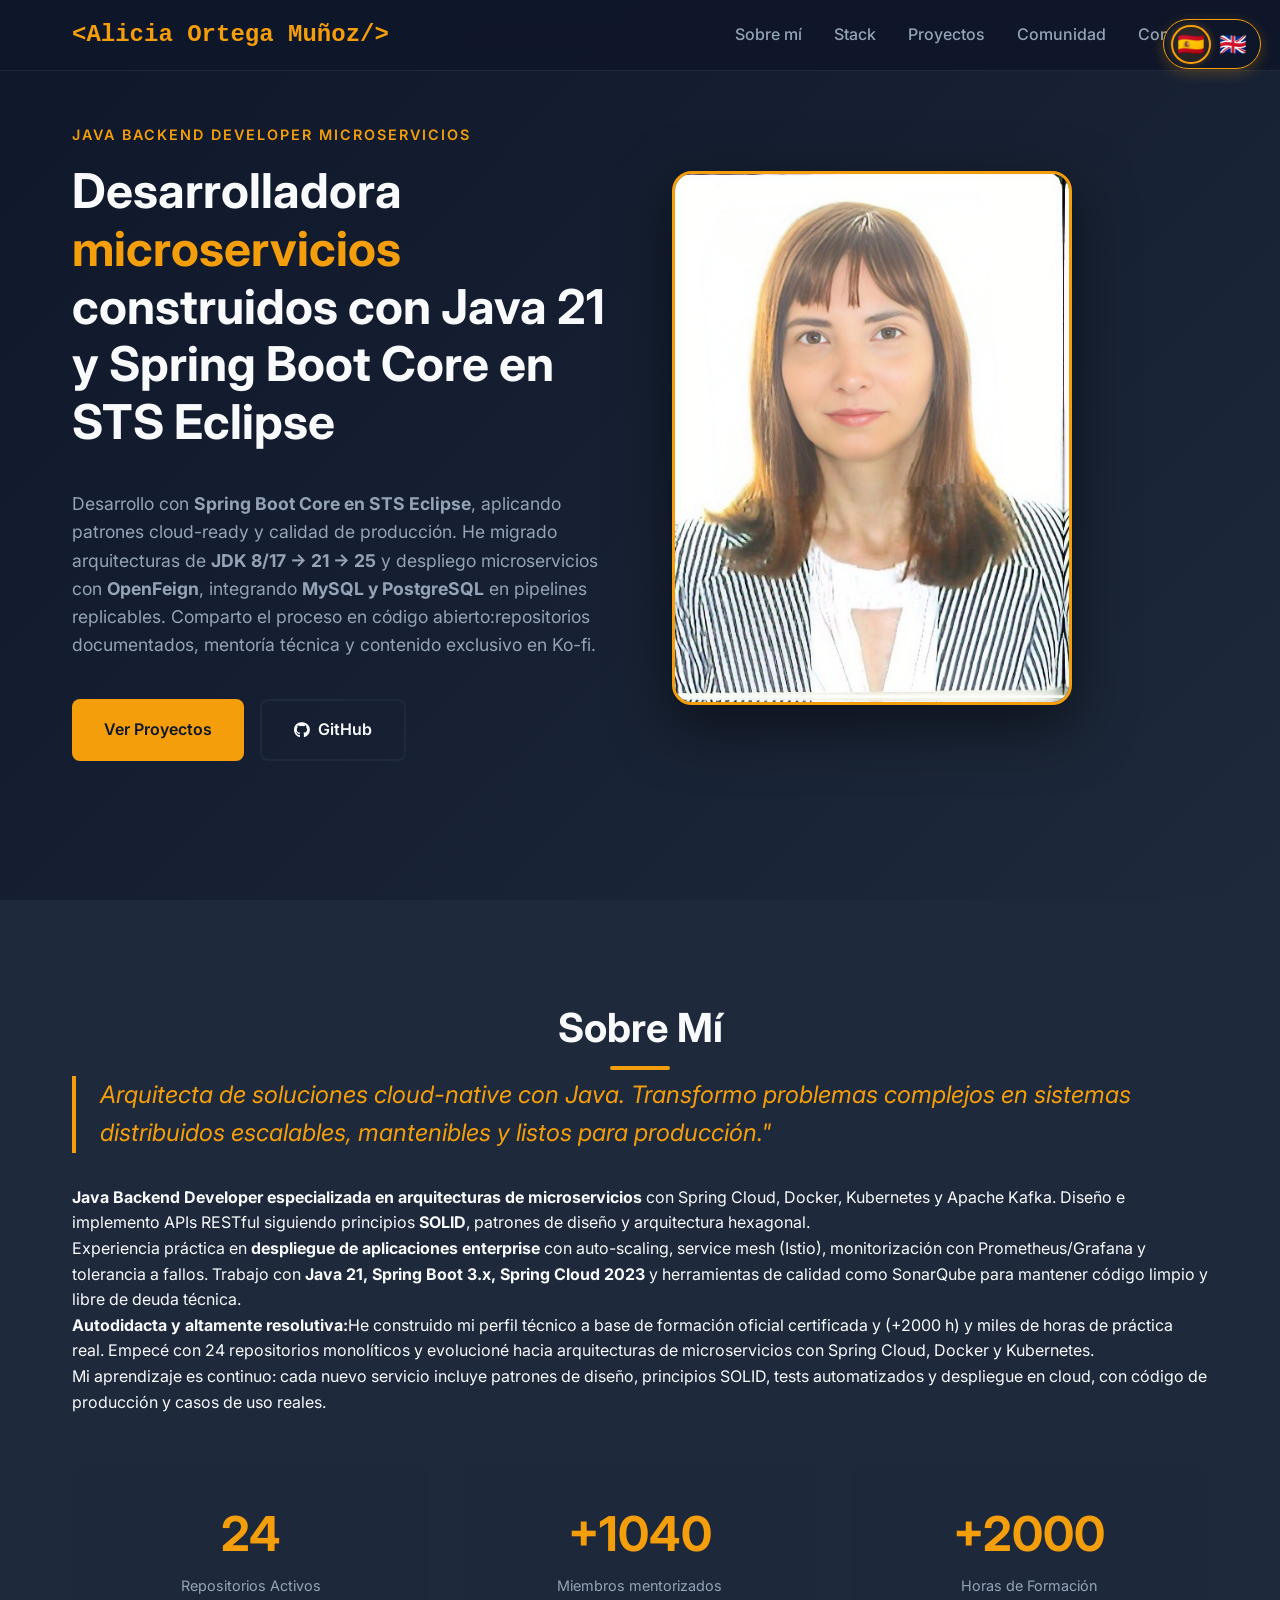
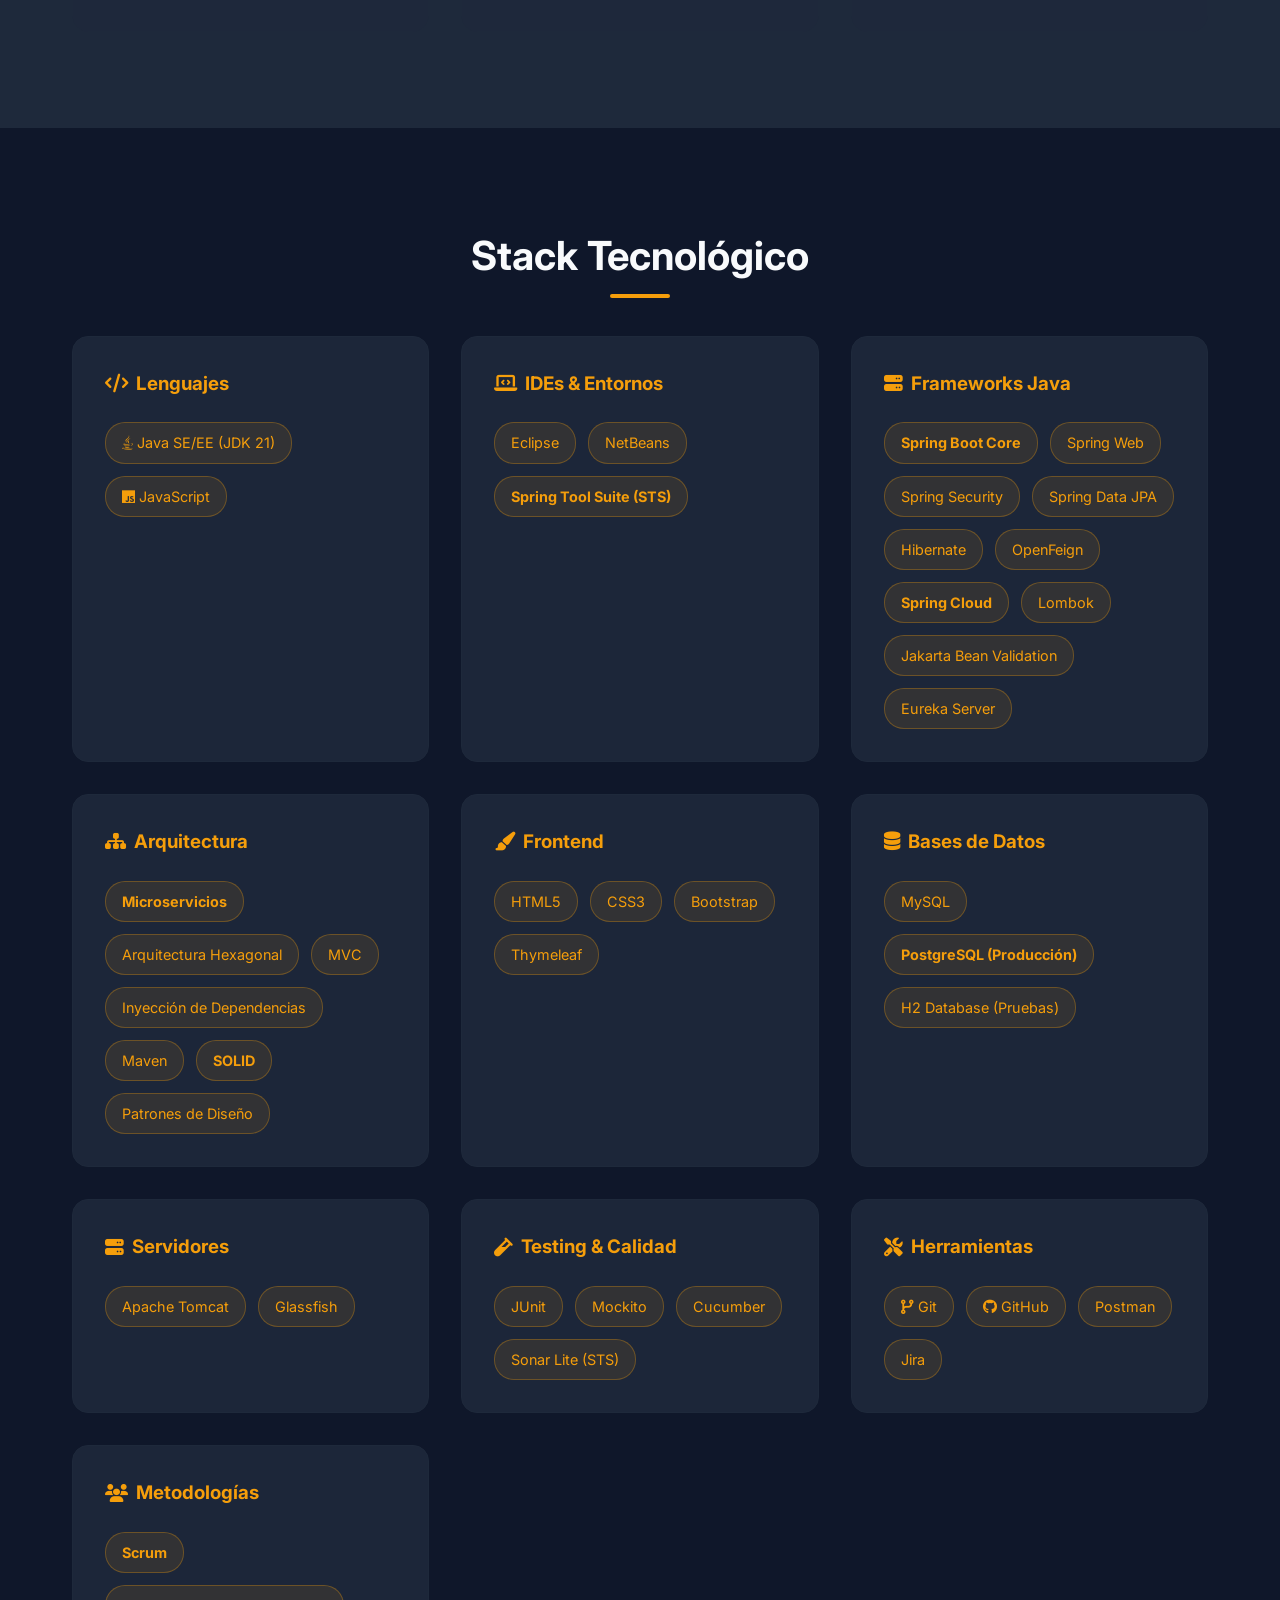
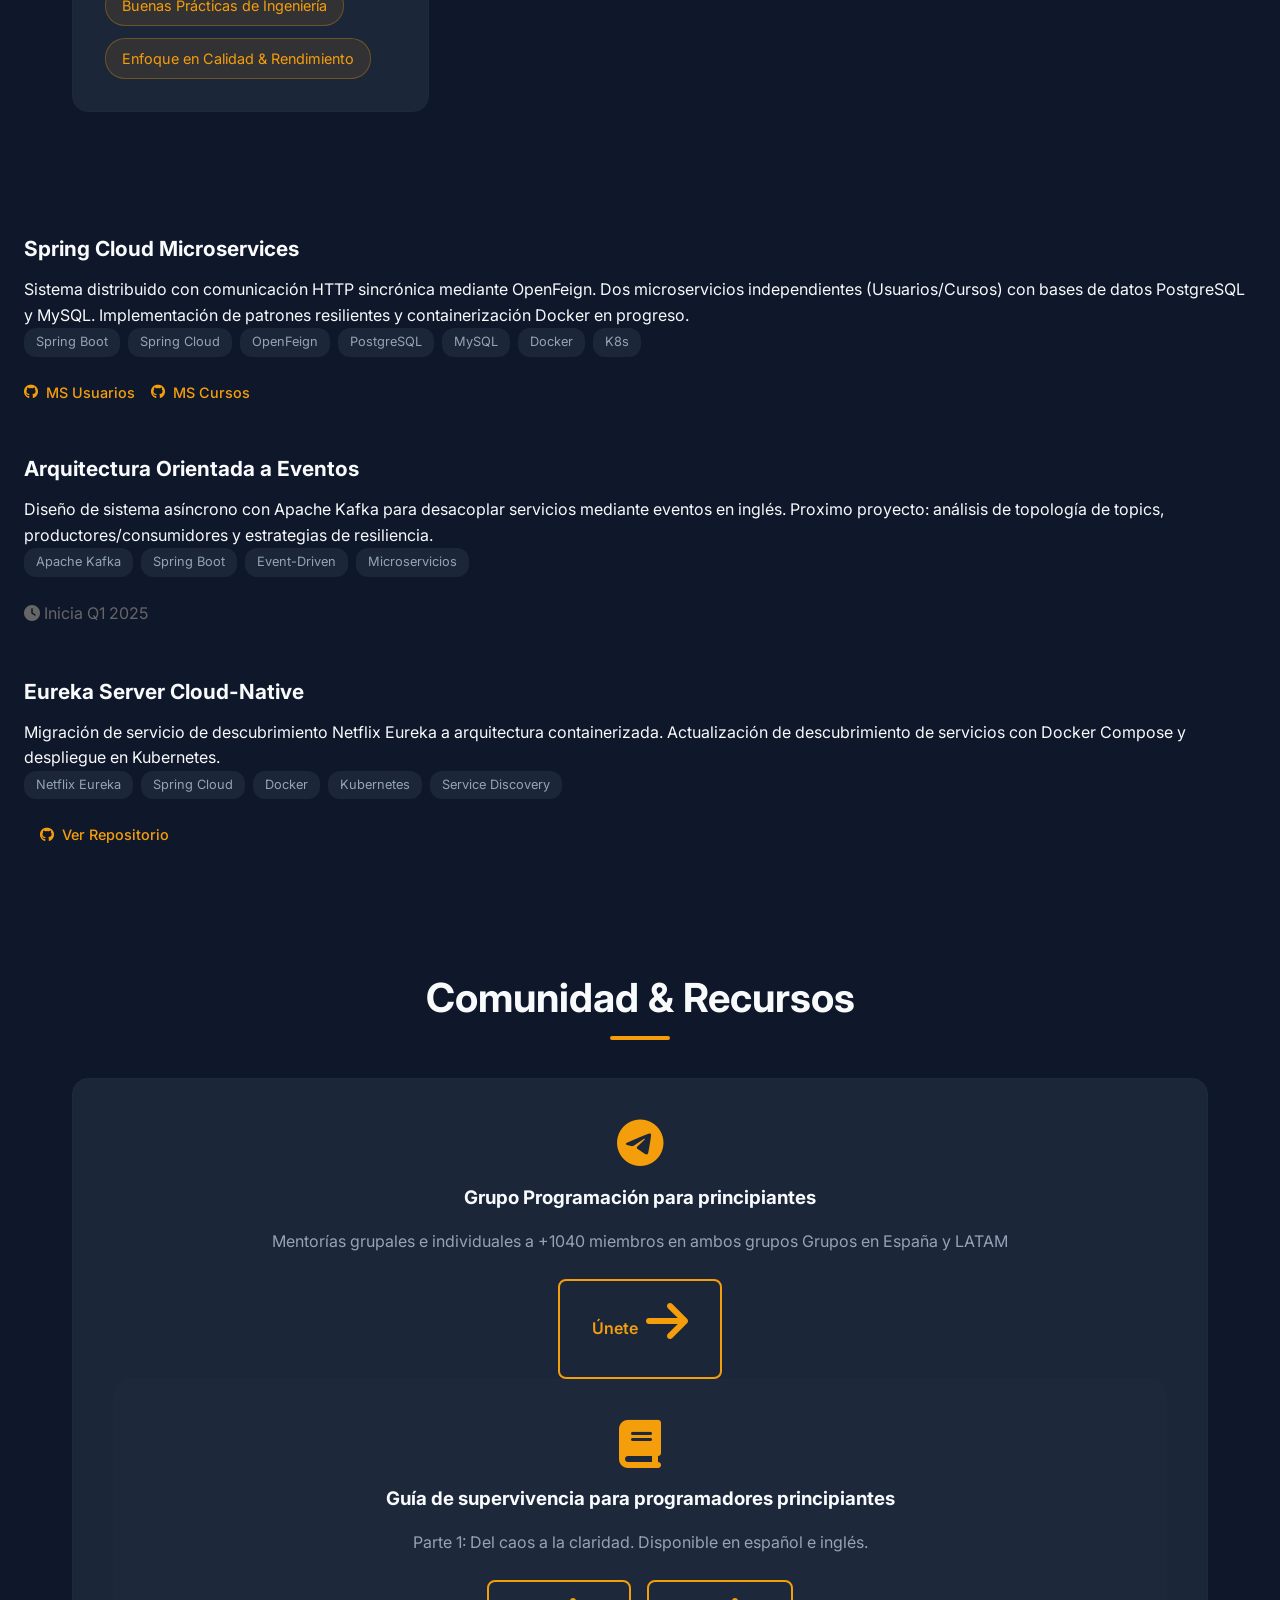
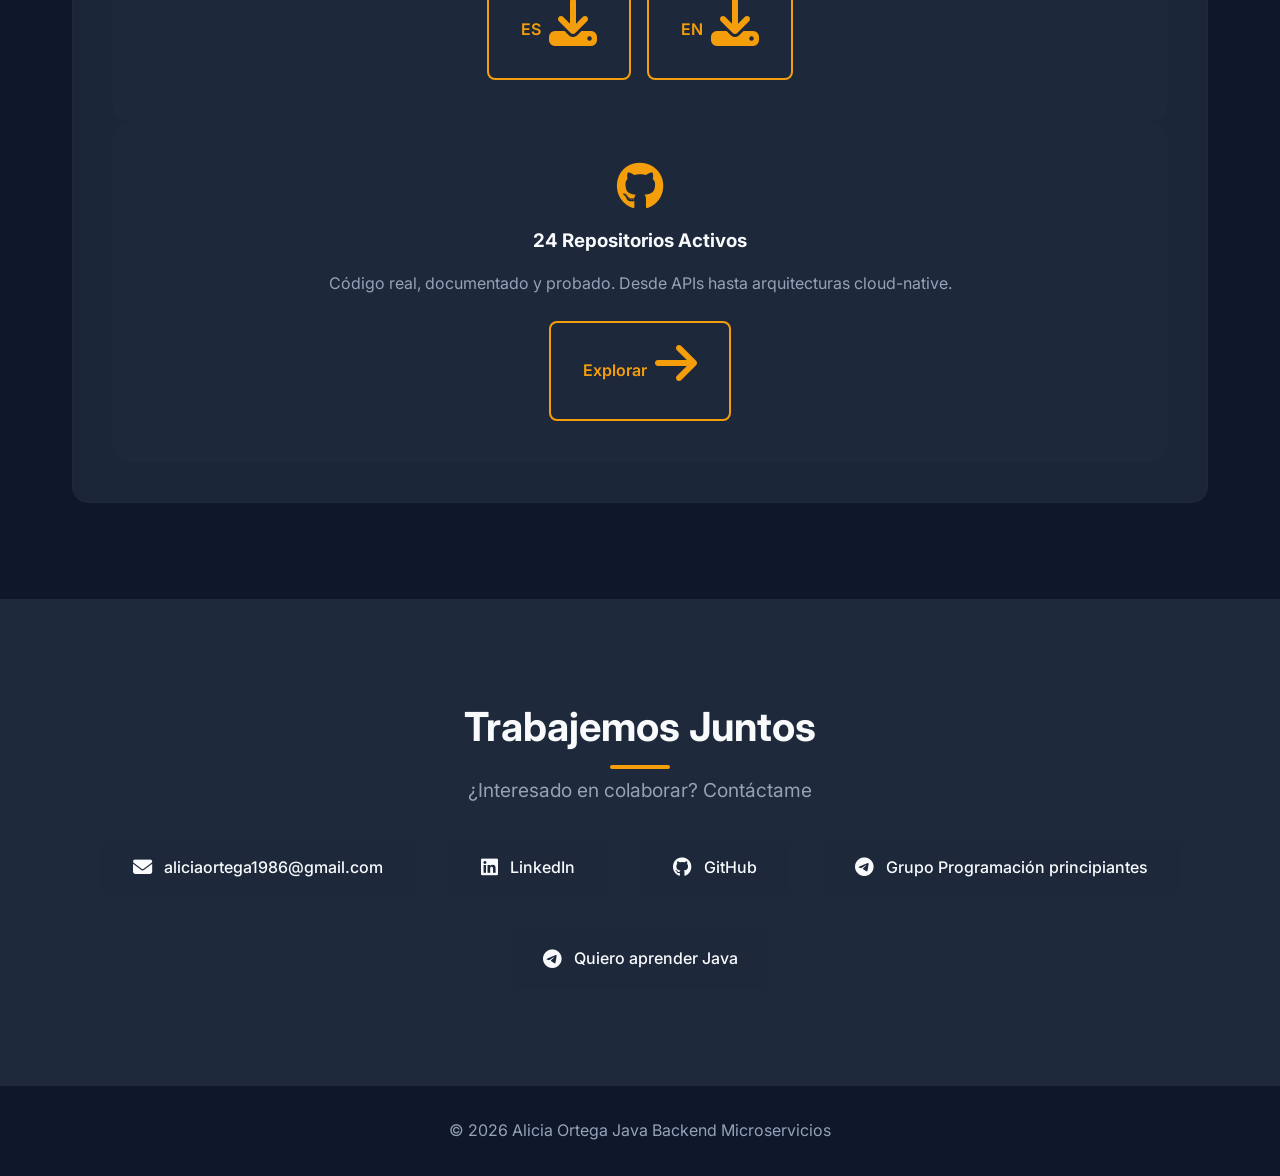
==== src/main/resources/static/index.html @ 9ad20de4 "feat: initial portfolio with microservices projects - Professional portfolio website (ES/EN) - Sprin" ====
<!DOCTYPE html>
<html lang="es">
<head>
    <meta charset="UTF-8">
    <meta name="viewport" content="width=device-width, initial-scale=1.0">
    <title>Alicia Ortega Muñoz | Java Backend Microservicios</title>
    <link rel="stylesheet" href="css/styles.css">
    <link href="https://fonts.googleapis.com/css2?family=Inter:wght@300;400;600;700&display=swap" rel="stylesheet">
    <link rel="stylesheet" href="https://cdnjs.cloudflare.com/ajax/libs/font-awesome/6.4.0/css/all.min.css">
</head>

<style>
/* ===== SELECTOR DE IDIOMA ===== */
.lang-switcher {
    position: fixed;
    top: 1.2rem;
    right: 1.2rem;
    z-index: 3000;
    display: flex;
    gap: 0.4rem;
    background: rgba(15, 23, 42, 0.85); /* negro/azul oscuro */
    backdrop-filter: blur(8px);
    padding: 0.4rem 0.6rem;
    border-radius: 50px;
    border: 1px solid #f59e0b; /* naranja Alicia */
    box-shadow: 0 4px 14px rgba(245, 158, 11, 0.25);
    transition: all 0.3s ease;
}

.lang-switcher:hover {
    border-color: #d97706;
    box-shadow: 0 6px 20px rgba(245, 158, 11, 0.35);
}

.lang-flag {
    font-size: 1.4rem;
    line-height: 1;
    text-decoration: none;
    color: #f8fafc; /* blanco suave */
    background: transparent;
    width: 2.2rem;
    height: 2.2rem;
    display: flex;
    align-items: center;
    justify-content: center;
    border-radius: 50%;
    transition: transform 0.2s ease, box-shadow 0.2s ease;
}

.lang-flag:hover {
    transform: scale(1.12);
}

.lang-flag.active {
    box-shadow: 0 0 0 2px #f59e0b, 0 0 10px rgba(245, 158, 11, 0.5);
    background: rgba(245, 158, 11, 0.1);
}

</style>

<body>
	<!-- Selector de idioma -->
	<div class="lang-switcher">
		<a href="index.html" class="lang-flag active" title="Español">🇪🇸</a>
		<a href="index-en.html" class="lang-flag" title="English">🇬🇧</a>
	</div>
	<!-- Navegación -->
    <nav class="navbar">
        <div class="container">
            <div class="logo">&lt;Alicia Ortega Muñoz/&gt;</div>
            <ul class="nav-links">
                <li><a href="#about">Sobre mí</a></li>
                <li><a href="#tech">Stack</a></li>
                <li><a href="#projects">Proyectos</a></li>
                <li><a href="#community">Comunidad</a></li>
                <li><a href="#contact">Contacto</a></li>
            </ul>
            <div class="hamburger">
                <span></span><span></span><span></span>
            </div>
        </div>
    </nav>

    <!-- Hero -->
    <section class="hero">
        <div class="container">
            <div class="hero-content">
                <p class="subtitle">Java Backend Developer Microservicios</p>
<h1>Desarrolladora <span class="highlight">microservicios</span> construidos con Java 21 y Spring Boot Core en STS Eclipse</h1>
<p class="description">
   <p class="description">
    Desarrollo con <strong>Spring Boot Core en STS Eclipse</strong>, aplicando patrones cloud-ready y calidad de producción.  
    He migrado arquitecturas de <strong>JDK 8/17 → 21 → 25</strong> y despliego microservicios con <strong>OpenFeign</strong>, 
    integrando <strong>MySQL y PostgreSQL</strong> en pipelines replicables.  
    Comparto el proceso en código abierto:repositorios documentados, mentoría técnica y contenido exclusivo en Ko-fi.
</p>
</p>
                <div class="hero-buttons">
                    <a href="#projects" class="btn btn-primary">Ver Proyectos</a>
                    <a href="https://github.com/AliciaJava" target="_blank" class="btn btn-secondary">
                        <i class="fab fa-github"></i> GitHub
                    </a>
                </div>
            </div>
            <div class="hero-image">
                <img src="images/Foto Alicia .jpg" alt="Alicia Ortega" class="profile-img">
            </div>
        </div>
    </section>

    <!-- Sobre mí -->
    <section id="about" class="about">
        <div class="container">
            <h2 class="section-title">Sobre Mí</h2>
            <div class="about-content">
                <p class="quote">
    Arquitecta de soluciones cloud-native con Java. Transformo problemas complejos en sistemas distribuidos 
    escalables, mantenibles y listos para producción."
</p>
<p>
    <strong>Java Backend Developer especializada en arquitecturas de microservicios</strong> con Spring Cloud, 
    Docker, Kubernetes y Apache Kafka. Diseño e implemento APIs RESTful siguiendo principios <strong>SOLID</strong>, 
    patrones de diseño y arquitectura hexagonal.
</p>
<p>
    Experiencia práctica en <strong>despliegue de aplicaciones enterprise</strong> con auto-scaling, 
    service mesh (Istio), monitorización con Prometheus/Grafana y tolerancia a fallos. 
    Trabajo con <strong>Java 21, Spring Boot 3.x, Spring Cloud 2023</strong> y herramientas de calidad como 
    SonarQube para mantener código limpio y libre de deuda técnica.
</p>
<p>
    <strong>Autodidacta y altamente resolutiva:</strong>He construido mi perfil técnico a base de formación oficial certificada y (+2000 h) y miles de horas de práctica real. Empecé con 24 repositorios monolíticos y evolucioné hacia arquitecturas de microservicios con Spring Cloud, Docker y Kubernetes.
</p>
<p>
    Mi aprendizaje es continuo: cada nuevo servicio incluye patrones de diseño, principios SOLID, tests automatizados y despliegue en cloud, con código de producción y casos de uso reales.
</p>
                <div class="stats">
                    <div class="stat">
                        <span class="number">24</span>
                        <span class="label">Repositorios Activos</span>
                    </div>
                    <div class="stat">
                        <span class="number">+1040</span>
                        <span class="label">Miembros mentorizados</span>
                    </div>
                    <div class="stat">
                        <span class="number">+2000</span>
                        <span class="label">Horas de Formación</span>
                    </div>
                </div>
            </div>
        </div>
    </section>

    <!-- Tecnologías -->
    <!-- Tecnologías -->
<section id="tech" class="technologies">
    <div class="container">
        <h2 class="section-title">Stack Tecnológico</h2>
        <div class="tech-grid">

            <!-- Lenguajes -->
            <div class="tech-category">
                <h3><i class="fas fa-code"></i> Lenguajes</h3>
                <div class="tech-items">
                    <span class="tech-item"><i class="fab fa-java"></i> Java SE/EE (JDK 21)</span>
                    <span class="tech-item"><i class="fab fa-js"></i> JavaScript</span>
                </div>
            </div>

            <!-- IDEs -->
            <div class="tech-category">
                <h3><i class="fas fa-laptop-code"></i> IDEs & Entornos</h3>
                <div class="tech-items">
                    <span class="tech-item">Eclipse</span>
                    <span class="tech-item">NetBeans</span>
                    <span class="tech-item"><strong>Spring Tool Suite (STS)</strong></span>
                </div>
            </div>

            <!-- Frameworks Backend -->
            <div class="tech-category">
                <h3><i class="fas fa-server"></i> Frameworks Java</h3>
                <div class="tech-items">
                    <span class="tech-item"><strong>Spring Boot Core</strong></span>
                    <span class="tech-item">Spring Web</span>
                    <span class="tech-item">Spring Security</span>
                    <span class="tech-item">Spring Data JPA</span>
                    <span class="tech-item">Hibernate</span>
                    <span class="tech-item">OpenFeign</span>
                    <span class="tech-item"><strong>Spring Cloud</strong></span>
                    <span class="tech-item">Lombok</span>
                    <span class="tech-item">Jakarta Bean Validation</span>
                    <span class="tech-item">Eureka Server</span>
                </div>
            </div>

            <!-- Arquitectura -->
            <div class="tech-category">
                <h3><i class="fas fa-sitemap"></i> Arquitectura</h3>
                <div class="tech-items">
                    <span class="tech-item"><strong>Microservicios</strong></span>
                    <span class="tech-item">Arquitectura Hexagonal</span>
                    <span class="tech-item">MVC</span>
                    <span class="tech-item">Inyección de Dependencias</span>
                    <span class="tech-item">Maven</span>
                    <span class="tech-item"><strong>SOLID</strong></span>
                    <span class="tech-item">Patrones de Diseño</span>
                </div>
            </div>

            <!-- Frontend -->
            <div class="tech-category">
                <h3><i class="fas fa-paint-brush"></i> Frontend</h3>
                <div class="tech-items">
                    <span class="tech-item">HTML5</span>
                    <span class="tech-item">CSS3</span>
                    <span class="tech-item">Bootstrap</span>
                    <span class="tech-item">Thymeleaf</span>
                </div>
            </div>

            <!-- Bases de Datos -->
            <div class="tech-category">
                <h3><i class="fas fa-database"></i> Bases de Datos</h3>
                <div class="tech-items">
                    <span class="tech-item">MySQL</span>
                    <span class="tech-item"><strong>PostgreSQL (Producción)</strong></span>
                    <span class="tech-item">H2 Database (Pruebas)</span>
                </div>
            </div>

            <!-- Servidores -->
            <div class="tech-category">
                <h3><i class="fas fa-server"></i> Servidores</h3>
                <div class="tech-items">
                    <span class="tech-item">Apache Tomcat</span>
                    <span class="tech-item">Glassfish</span>
                </div>
            </div>

            <!-- Testing -->
            <div class="tech-category">
                <h3><i class="fas fa-vial"></i> Testing & Calidad</h3>
                <div class="tech-items">
                    <span class="tech-item">JUnit</span>
                    <span class="tech-item">Mockito</span>
                    <span class="tech-item">Cucumber</span>
                    <span class="tech-item">Sonar Lite (STS)</span>
                </div>
            </div>

            <!-- Herramientas -->
            <div class="tech-category">
                <h3><i class="fas fa-tools"></i> Herramientas</h3>
                <div class="tech-items">
                    <span class="tech-item"><i class="fas fa-code-branch"></i> Git</span>
                    <span class="tech-item"><i class="fab fa-github"></i> GitHub</span>
                    <span class="tech-item">Postman</span>
                    <span class="tech-item">Jira</span>
                </div>
            </div>

            <!-- Metodologías -->
            <div class="tech-category">
                <h3><i class="fas fa-users"></i> Metodologías</h3>
                <div class="tech-items">
                    <span class="tech-item"><strong>Scrum</strong></span>
                    <span class="tech-item">Buenas Prácticas de Ingeniería</span>
                    <span class="tech-item">Enfoque en Calidad & Rendimiento</span>
                </div>
            </div>

        </div>
    </div>
</section>
    <!-- Proyectos -->
   <div class="project-content">
    <h3>Spring Cloud Microservices</h3>
    <p>Sistema distribuido con comunicación HTTP sincrónica mediante OpenFeign. 
       Dos microservicios independientes (Usuarios/Cursos) con bases de datos PostgreSQL y MySQL. 
       Implementación de patrones resilientes y containerización Docker en progreso.</p>
    <div class="project-tech">
        <span>Spring Boot</span><span>Spring Cloud</span><span>OpenFeign</span>
        <span>PostgreSQL</span><span>MySQL</span><span>Docker</span><span>K8s</span>
    </div>
    <div class="project-links">
        <a href="https://github.com/AliciaJava/ApiRest-MySQL-SpringCloud-Docker-Kubernetes-Usuarios" target="_blank" class="link-demo">
            <i class="fab fa-github"></i> MS Usuarios
        </a>
        <a href="https://github.com/AliciaJava/ApisRestSpringCloud-PosgresSQL-Docker-kubernetes-Cursos" target="_blank" class="link-demo">
            <i class="fab fa-github"></i> MS Cursos
        </a>
    </div>
</div>
<div class="project-content">
    <h3>Arquitectura Orientada a Eventos</h3>
    <p>Diseño de sistema asíncrono con Apache Kafka para desacoplar servicios mediante eventos en inglés. 
       Proximo proyecto: análisis de topología de topics, productores/consumidores y estrategias de resiliencia.</p>
    <div class="project-tech">
        <span>Apache Kafka</span><span>Spring Boot</span><span>Event-Driven</span>
        <span>Microservicios</span>
    </div>
    <div class="project-links">
        <span class="link-doc" style="color: #666;"><i class="fas fa-clock"></i> Inicia Q1 2025</span>
    </div>
</div>
<div class="project-content">
    <h3>Eureka Server Cloud-Native</h3>
    <p>Migración de servicio de descubrimiento Netflix Eureka a arquitectura containerizada. 
       Actualización de descubrimiento de servicios con Docker Compose y despliegue en Kubernetes.</p>
    <div class="project-tech">
        <span>Netflix Eureka</span><span>Spring Cloud</span><span>Docker</span>
        <span>Kubernetes</span><span>Service Discovery</span>
    </div>
    <div class="project-links">
        <a href="https://github.com/AliciaJava/eureka-server" target="_blank" class="link-demo">
        <a href="https://github.com/AliciaJava/eureka-client" target="_blank" class="link-demo">
            <i class="fab fa-github"></i> Ver Repositorio
        </a>
    </div>
</div>
    <!-- Comunidad -->
    <section id="community" class="community">
        <div class="container">
            <h2 class="section-title">Comunidad & Recursos</h2>
            <div class="community-grid">
                <div class="community-card">
                    <i class="fab fa-telegram"></i>
                    <h3>Grupo Programación para principiantes</h3>
                    <p>Mentorías grupales e individuales a +1040 miembros en ambos grupos Grupos en España y LATAM</p>
                    <a href="https://t.me/Programacionprincipiantes" target="_blank" class="btn btn-outline">
                        Únete <i class="fas fa-arrow-right"></i>
                    </a>

					<div class="community-card">
						<i class="fas fa-book"></i>
						<h3>Guía de supervivencia para programadores principiantes</h3>
						<p>Parte 1: Del caos a la claridad. Disponible en español e
							inglés.</p>
						<div class="ebook-links">
							<a href="/ebooks/guia-parte1-es.pdf" class="btn btn-outline"
								download> ES <i class="fas fa-download"></i>
							</a> <a href="/ebooks/guia-parte1-en.pdf" class="btn btn-outline"
								download> EN <i class="fas fa-download"></i>
							</a>
						</div>
					</div>
					<div class="community-card">
                    <i class="fab fa-github"></i>
                    <h3>24 Repositorios Activos</h3>
                    <p>Código real, documentado y probado. Desde APIs hasta arquitecturas cloud-native.</p>
                    <a href="https://github.com/AliciaJava" target="_blank" class="btn btn-outline">
                        Explorar <i class="fas fa-arrow-right"></i>
                    </a>
                </div>
            </div>
        </div>
    </section>

    <!-- Contacto -->
    <section id="contact" class="contact">
        <div class="container">
            <h2 class="section-title">Trabajemos Juntos</h2>
            <p class="contact-text">¿Interesado en colaborar? Contáctame</p>
            
            <div class="contact-links">
                <a href="mailto:aliciaortega19896@gmail.com" class="contact-item">
                    <i class="fas fa-envelope"></i>
                    <span>aliciaortega1986@gmail.com</span>
                </a>
                <a href="https://linkedin.com/in/aliciaortega" target="_blank" class="contact-item">
                    <i class="fab fa-linkedin"></i>
                    <span>LinkedIn</span>
                </a>
                <a href="https://github.com/AliciaJava" target="_blank" class="contact-item">
                    <i class="fab fa-github"></i>
                    <span>GitHub</span>
                </a>
                <a href="https://t.me/Programacionprincipiantes" target="_blank" class="contact-item">
                    <i class="fab fa-telegram"></i>
                    <span>Grupo Programación principiantes</span>
                </a>
                </a>
                <a href="https://t.me/QuieroAprenderJava" target="_blank" class="contact-item">
                    <i class="fab fa-telegram"></i>
                    <span>Quiero aprender Java</span>
                </a>
            </div>
        </div>
    </section>

    <!-- Footer -->
    <footer>
        <div class="container">
            <p>&copy; 2026 Alicia Ortega Java Backend Microservicios</p>
        </div>
    </footer>

    <script src="js/main.js"></script>
</body>
</html>
---- src/main/resources/static/css/styles.css ----
@charset "UTF-8";
/* Variables Premium */

:root {
    --primary: #0f172a;
    --secondary: #1e293b;
    --accent: #f59e0b;
    --accent-hover: #d97706;
    --text: #f8fafc;
    --text-secondary: #94a3b8;
    --card-bg: rgba(30, 41, 59, 0.9);
    --transition: all 0.3s ease;
}

* {
    margin: 0;
    padding: 0;
    box-sizing: border-box;
}

html {
    scroll-behavior: smooth;
}

body {
    font-family: 'Inter', sans-serif;
    background: var(--primary);
    color: var(--text);
    line-height: 1.6;
}

.container {
    max-width: 1200px;
    margin: 0 auto;
    padding: 0 2rem;
}

/* Navegación */
.navbar {
    position: fixed;
    top: 0;
    width: 100%;
    background: rgba(15, 23, 42, 0.95);
    backdrop-filter: blur(10px);
    border-bottom: 1px solid var(--secondary);
    z-index: 1000;
    padding: 1rem 0;
}

.navbar .container {
    display: flex;
    justify-content: space-between;
    align-items: center;
}

.logo {
    font-size: 1.5rem;
    font-weight: 700;
    color: var(--accent);
    font-family: 'Courier New', monospace;
}

.nav-links {
    display: flex;
    list-style: none;
    gap: 2rem;
}

.nav-links a {
    color: var(--text-secondary);
    text-decoration: none;
    font-weight: 500;
    transition: var(--transition);
}

.nav-links a:hover {
    color: var(--accent);
}

.hamburger {
    display: none;
    flex-direction: column;
    cursor: pointer;
    gap: 4px;
}

.hamburger span {
    width: 25px;
    height: 3px;
    background: var(--text);
    transition: var(--transition);
}

/* Hero */
.hero {
    min-height: 100vh;
    display: flex;
    align-items: center;
    padding-top: 80px;
    background: linear-gradient(135deg, var(--primary) 0%, var(--secondary) 100%);
    position: relative;
}

.hero .container {
    display: grid;
    grid-template-columns: 1fr 1fr;
    gap: 4rem;
    align-items: center;
}

.subtitle {
    color: var(--accent);
    font-weight: 600;
    text-transform: uppercase;
    letter-spacing: 2px;
    margin-bottom: 1rem;
    font-size: 0.9rem;
}

.hero h1 {
    font-size: 3rem;
    font-weight: 700;
    margin-bottom: 1.5rem;
    line-height: 1.2;
}

.highlight {
    color: var(--accent);
}

.description {
    font-size: 1.1rem;
    color: var(--text-secondary);
    margin-bottom: 2.5rem;
}

.hero-buttons {
    display: flex;
    gap: 1rem;
    flex-wrap: wrap;
}

.btn {
    padding: 1rem 2rem;
    border-radius: 8px;
    text-decoration: none;
    font-weight: 600;
    transition: var(--transition);
    display: inline-flex;
    align-items: center;
    gap: 0.5rem;
}

.btn-primary {
    background: var(--accent);
    color: var(--primary);
}

.btn-primary:hover {
    background: var(--accent-hover);
    transform: translateY(-2px);
    box-shadow: 0 10px 30px rgba(245, 158, 11, 0.3);
}

.btn-secondary {
    background: transparent;
    color: var(--text);
    border: 2px solid var(--secondary);
}

.btn-secondary:hover {
    border-color: var(--accent);
    color: var(--accent);
}

.btn-outline {
    background: transparent;
    color: var(--accent);
    border: 2px solid var(--accent);
}

.btn-outline:hover {
    background: var(--accent);
    color: var(--primary);
}

.profile-img {
    width: 100%;
    max-width: 400px;
    border-radius: 20px;
    border: 3px solid var(--accent);
    box-shadow: 0 20px 60px rgba(0, 0, 0, 0.5);
}

/* Secciones */
section {
    padding: 6rem 0;
}

.section-title {
    font-size: 2.5rem;
    font-weight: 700;
    text-align: center;
    margin-bottom: 1rem;
    position: relative;
}

.section-title::after {
    content: '';
    position: absolute;
    bottom: -10px;
    left: 50%;
    transform: translateX(-50%);
    width: 60px;
    height: 4px;
    background: var(--accent);
    border-radius: 2px;
}

/* About */
.about {
    background: var(--secondary);
}

.quote {
    font-size: 1.5rem;
    font-style: italic;
    color: var(--accent);
    border-left: 4px solid var(--accent);
    padding-left: 1.5rem;
    margin-bottom: 2rem;
}

.stats {
    display: grid;
    grid-template-columns: repeat(auto-fit, minmax(200px, 1fr));
    gap: 2rem;
    margin-top: 3rem;
}

.stat {
    text-align: center;
    padding: 2rem;
    background: var(--card-bg);
    border-radius: 16px;
    border: 1px solid var(--secondary);
}

.stat .number {
    display: block;
    font-size: 3rem;
    font-weight: 700;
    color: var(--accent);
}

.stat .label {
    color: var(--text-secondary);
    font-size: 0.9rem;
}

/* Tech */
.tech-grid {
    display: grid;
    grid-template-columns: repeat(auto-fit, minmax(280px, 1fr));
    gap: 2rem;
    margin-top: 3rem;
}

.tech-category {
    background: var(--card-bg);
    border: 1px solid var(--secondary);
    border-radius: 16px;
    padding: 2rem;
    transition: var(--transition);
}

.tech-category:hover {
    transform: translateY(-5px);
    border-color: var(--accent);
}

.tech-category h3 {
    color: var(--accent);
    margin-bottom: 1.5rem;
    display: flex;
    align-items: center;
    gap: 0.5rem;
}

.tech-items {
    display: flex;
    flex-wrap: wrap;
    gap: 0.75rem;
}

.tech-item {
    background: rgba(245, 158, 11, 0.1);
    color: var(--accent);
    padding: 0.5rem 1rem;
    border-radius: 20px;
    font-size: 0.9rem;
    border: 1px solid rgba(245, 158, 11, 0.3);
}

/* Projects */
.projects {
    background: var(--secondary);
}

.projects-grid {
    display: grid;
    grid-template-columns: repeat(auto-fit, minmax(350px, 1fr));
    gap: 2.5rem;
    margin-top: 3rem;
}

.project-card {
    background: var(--card-bg);
    border: 1px solid var(--secondary);
    border-radius: 16px;
    overflow: hidden;
    transition: var(--transition);
}

.project-card:hover {
    transform: translateY(-10px);
    box-shadow: 0 30px 60px rgba(0, 0, 0, 0.4);
    border-color: var(--accent);
}

.project-image {
    position: relative;
    height: 200px;
    overflow: hidden;
}

.project-image img {
    width: 100%;
    height: 100%;
    object-fit: cover;
}

.project-overlay {
    position: absolute;
    top: 0;
    left: 0;
    right: 0;
    bottom: 0;
    background: rgba(15, 23, 42, 0.9);
    display: flex;
    align-items: center;
    justify-content: center;
    opacity: 0;
    transition: var(--transition);
}

.project-card:hover .project-overlay {
    opacity: 1;
}

.btn-view {
    background: var(--accent);
    color: var(--primary);
    padding: 0.75rem 1.5rem;
    border-radius: 8px;
    text-decoration: none;
    font-weight: 600;
    transform: translateY(20px);
    transition: var(--transition);
}

.project-card:hover .btn-view {
    transform: translateY(0);
}

.project-content {
    padding: 1.5rem;
}

.project-content h3 {
    font-size: 1.3rem;
    margin-bottom: 0.75rem;
}

.project-description {
    color: var(--text-secondary);
    margin-bottom: 1rem;
    font-size: 0.95rem;
}

.project-tech {
    display: flex;
    flex-wrap: wrap;
    gap: 0.5rem;
    margin-bottom: 1.5rem;
}

.project-tech span {
    background: rgba(148, 163, 184, 0.1);
    color: var(--text-secondary);
    padding: 0.25rem 0.75rem;
    border-radius: 12px;
    font-size: 0.8rem;
}

.project-links {
    display: flex;
    gap: 1rem;
}

.project-links a {
    color: var(--accent);
    text-decoration: none;
    font-size: 0.9rem;
    font-weight: 500;
    display: flex;
    align-items: center;
    gap: 0.5rem;
}

.project-links a:hover {
    color: var(--accent-hover);
}

/* Community */
.community {
    background: var(--primary);
}

.community-grid {
    display: grid;
    grid-template-columns: repeat(auto-fit, minmax(300px, 1fr));
    gap: 2rem;
    margin-top: 3rem;
}

.community-card {
    background: var(--card-bg);
    border: 1px solid var(--secondary);
    border-radius: 16px;
    padding: 2.5rem;
    text-align: center;
    transition: var(--transition);
}

.community-card:hover {
    transform: translateY(-5px);
    border-color: var(--accent);
}

.community-card i {
    font-size: 3rem;
    color: var(--accent);
    margin-bottom: 1rem;
}

.community-card h3 {
    margin-bottom: 1rem;
}

.community-card p {
    color: var(--text-secondary);
    margin-bottom: 1.5rem;
}

.ebook-links {
    display: flex;
    gap: 1rem;
    justify-content: center;
}

/* Contact */
.contact {
    background: var(--secondary);
    text-align: center;
}

.contact-text {
    color: var(--text-secondary);
    font-size: 1.2rem;
    margin-bottom: 2rem;
}

.contact-links {
    display: flex;
    justify-content: center;
    gap: 2rem;
    flex-wrap: wrap;
}

.contact-item {
    display: flex;
    align-items: center;
    gap: 0.75rem;
    background: var(--card-bg);
    border: 1px solid var(--secondary);
    padding: 1rem 2rem;
    border-radius: 12px;
    text-decoration: none;
    color: var(--text);
    font-weight: 500;
    transition: var(--transition);
}

.contact-item:hover {
    border-color: var(--accent);
    transform: translateY(-3px);
    color: var(--accent);
}

.contact-item i {
    font-size: 1.2rem;
}

/* Footer */
footer {
    background: var(--primary);
    text-align: center;
    padding: 2rem 0;
    border-top: 1px solid var(--secondary);
    color: var(--text-secondary);
}

/* Responsive */
@media (max-width: 768px) {
    .nav-links {
        position: fixed;
        left: -100%;
        top: 70px;
        flex-direction: column;
        background: var(--secondary);
        width: 100%;
        text-align: center;
        transition: var(--transition);
        padding: 2rem 0;
    }

    .nav-links.active {
        left: 0;
    }

    .hamburger {
        display: flex;
    }

    .hero .container {
        grid-template-columns: 1fr;
        text-align: center;
    }

    .hero h1 {
        font-size: 2.5rem;
    }

    .projects-grid {
        grid-template-columns: 1fr;
    }

    .community-grid {
        grid-template-columns: 1fr;
    }

    .contact-links {
        flex-direction: column;
        align-items: center;
    }
    
  
/* ===== SELECTOR DE IDIOMA ===== */
.lang-switcher {
    position: fixed;
    top: 1rem;
    right: 1rem;
    z-index: 3000;
    display: flex;
    gap: 0.5rem;
    background: rgba(15, 23, 42, 0.9);
    backdrop-filter: blur(10px);
    padding: 0.5rem 1rem;
    border-radius: 50px;
    border: 1px solid #f59e0b;
}

.lang-flag {
    font-size: 1.5rem;
    text-decoration: none;
    transition: transform 0.2s ease;
}

.lang-flag:hover {
    transform: scale(1.2);
}

.lang-flag.active {
    box-shadow: 0 0 0 2px #f59e0b;
    border-radius: 50%;
}
}
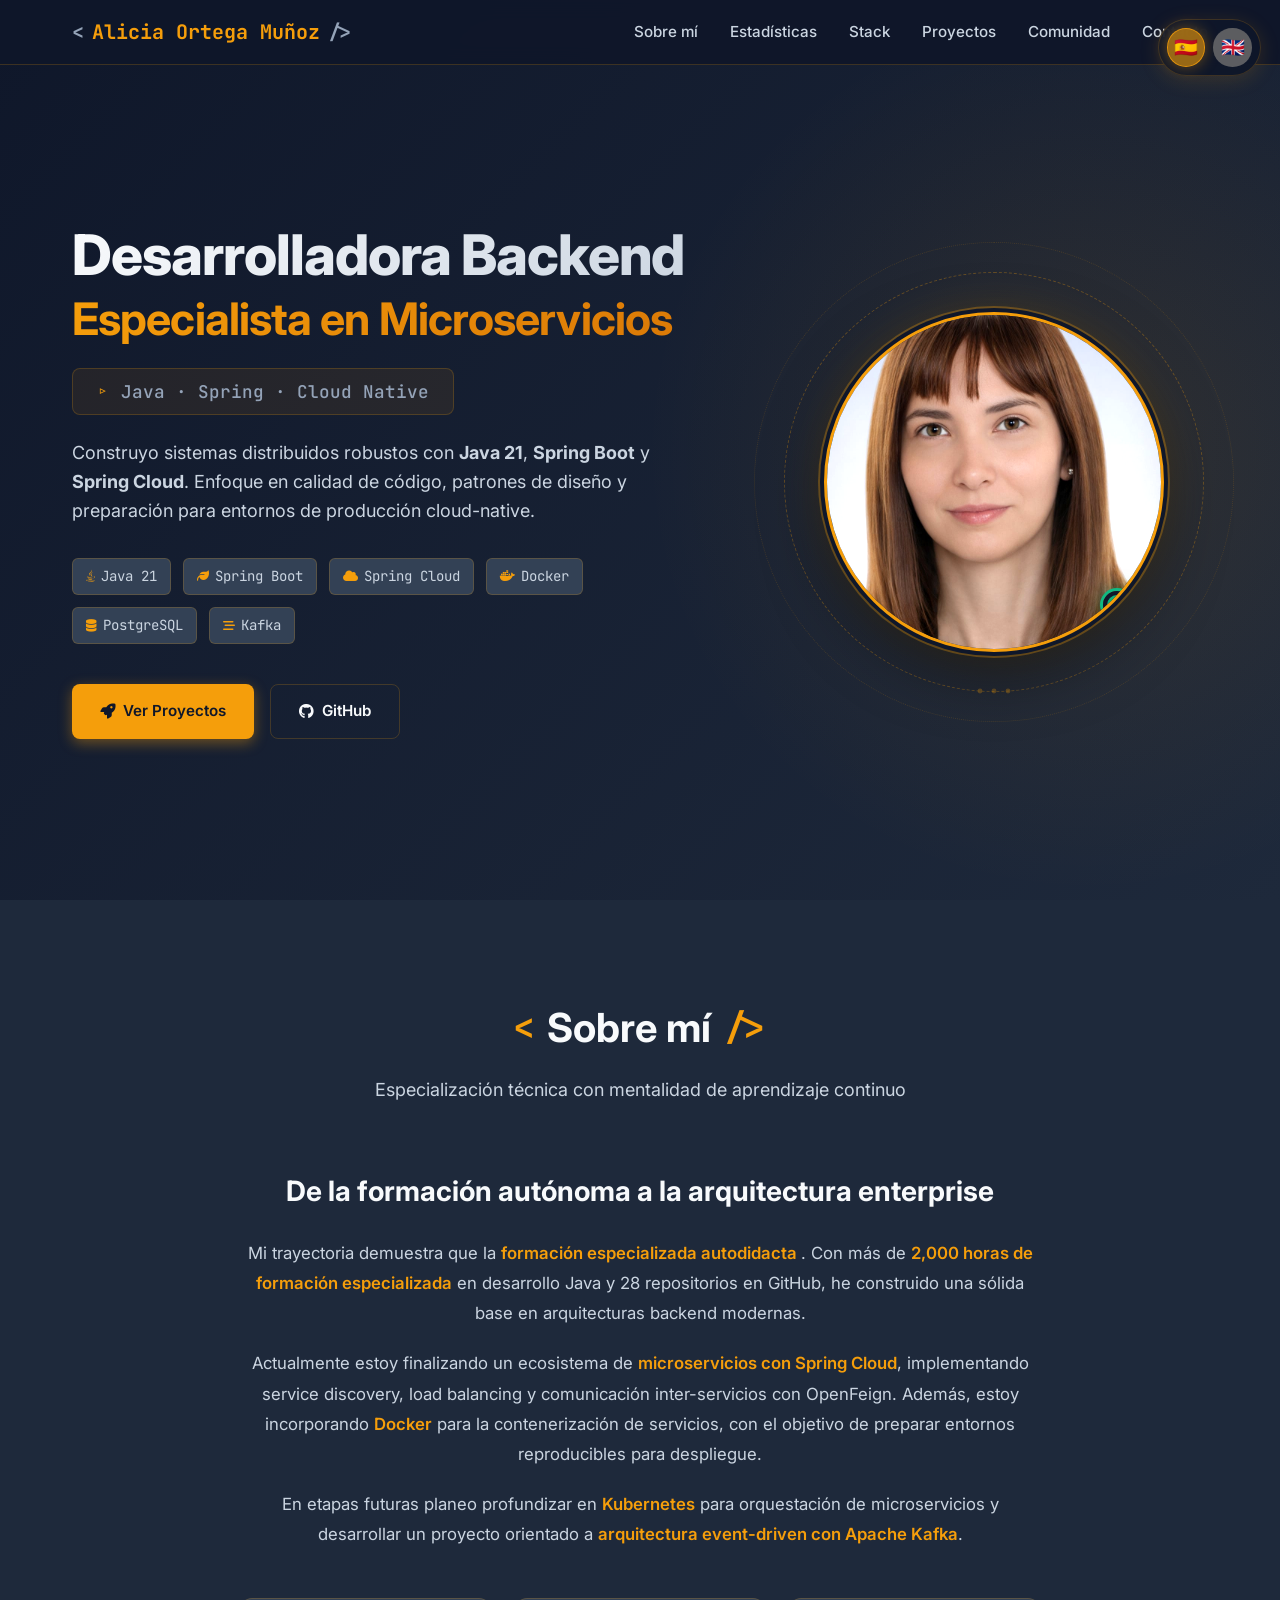
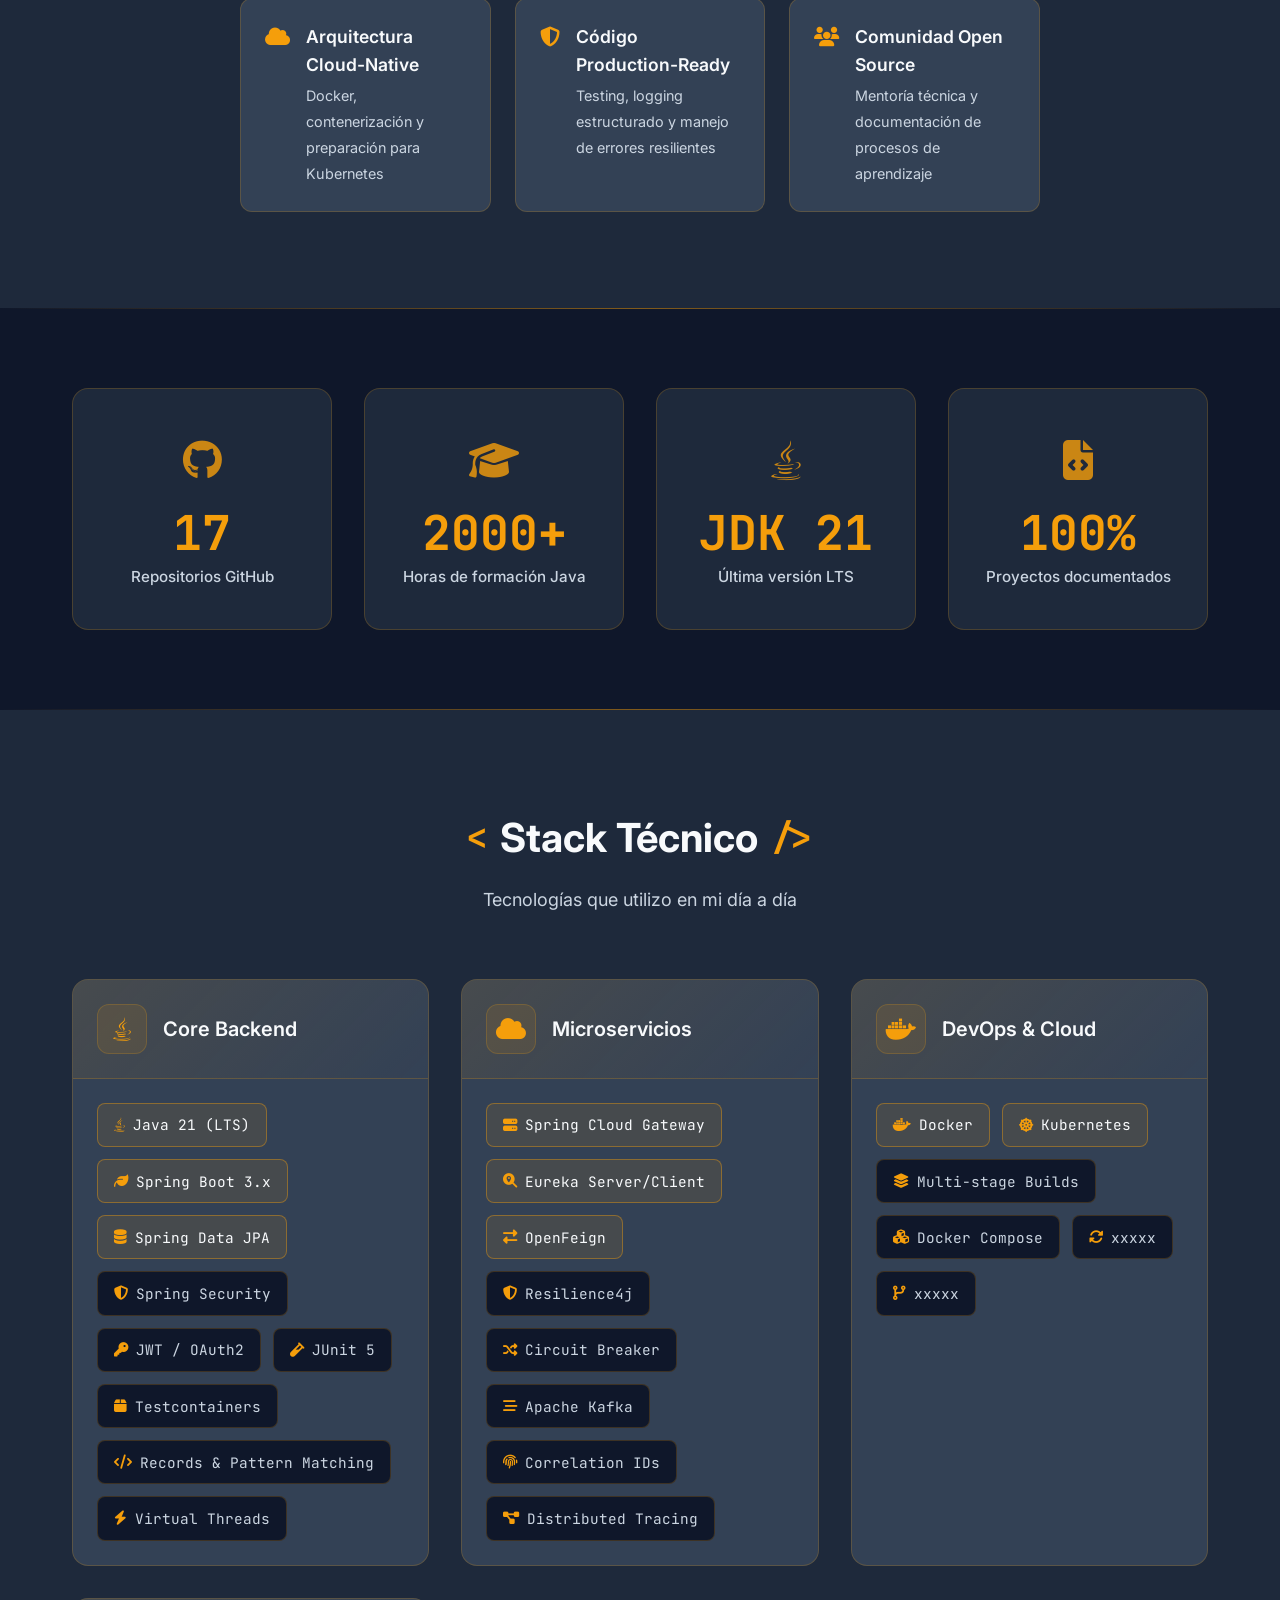
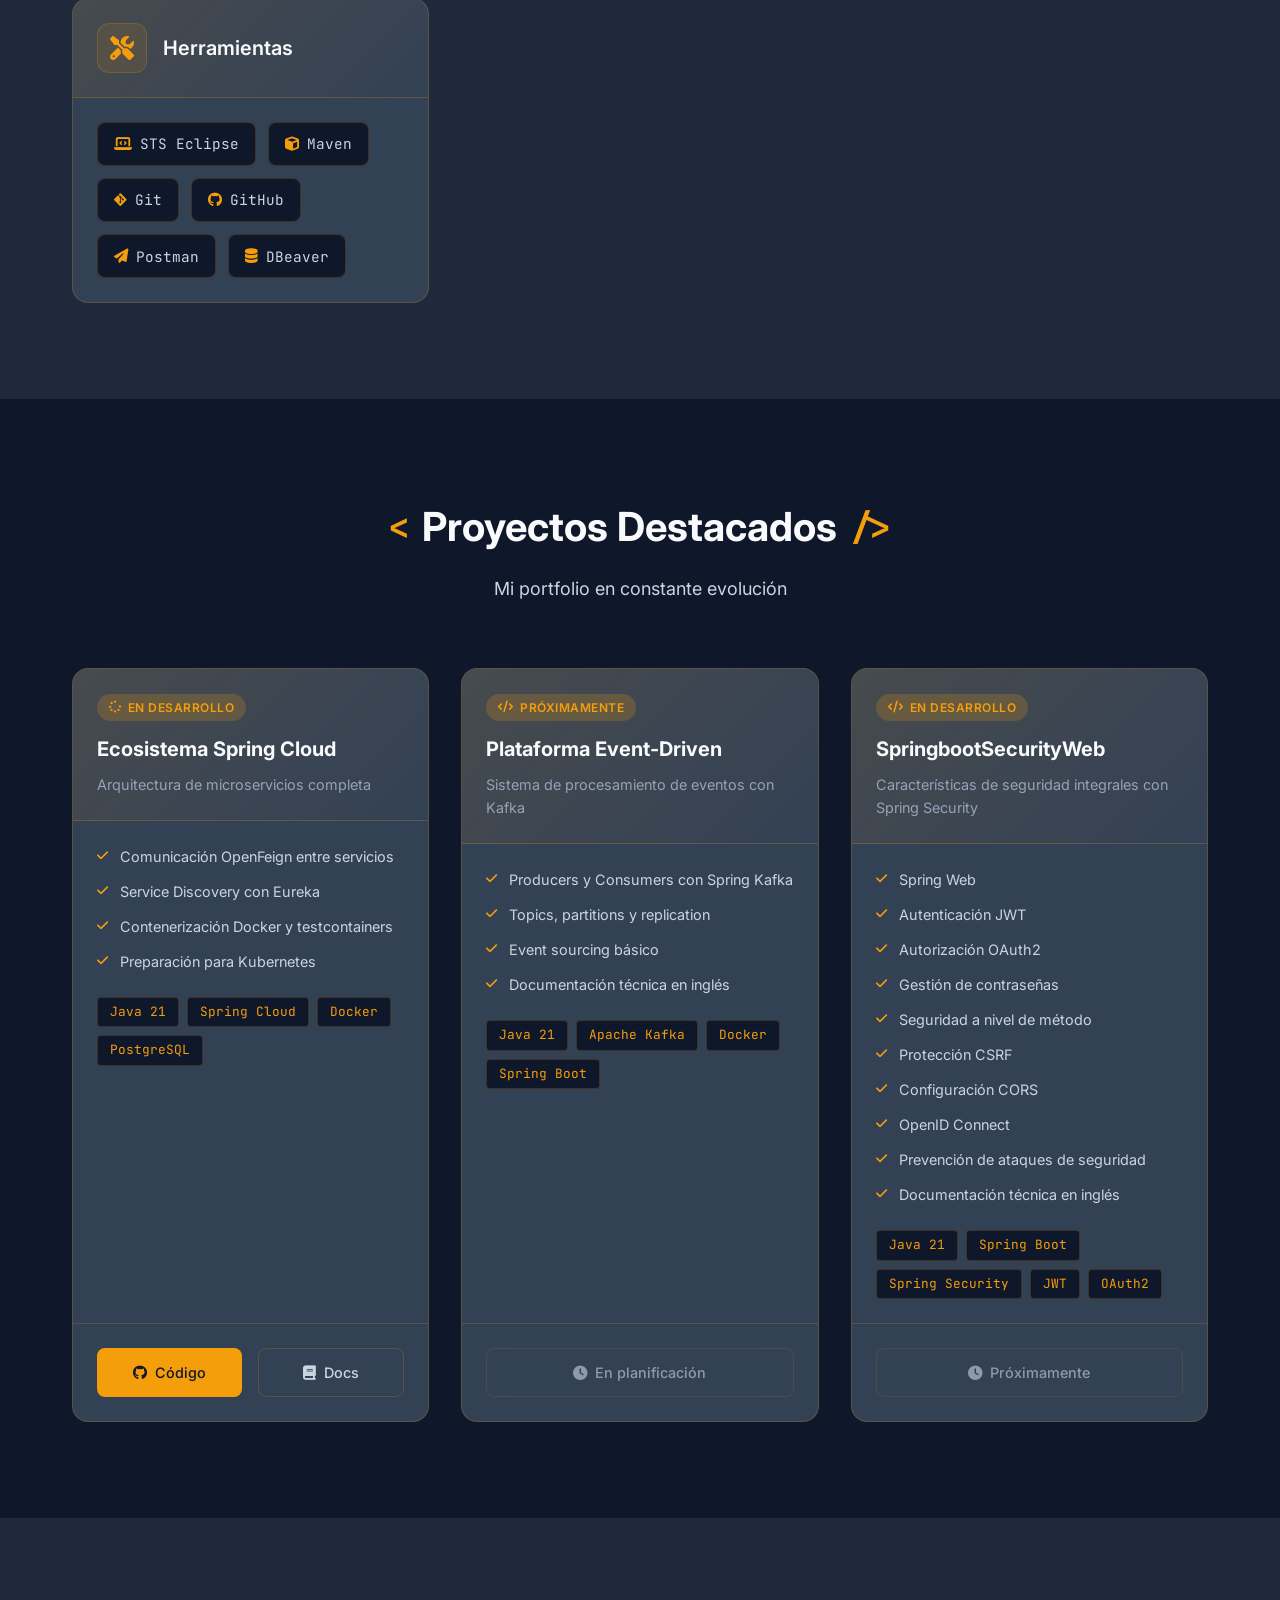
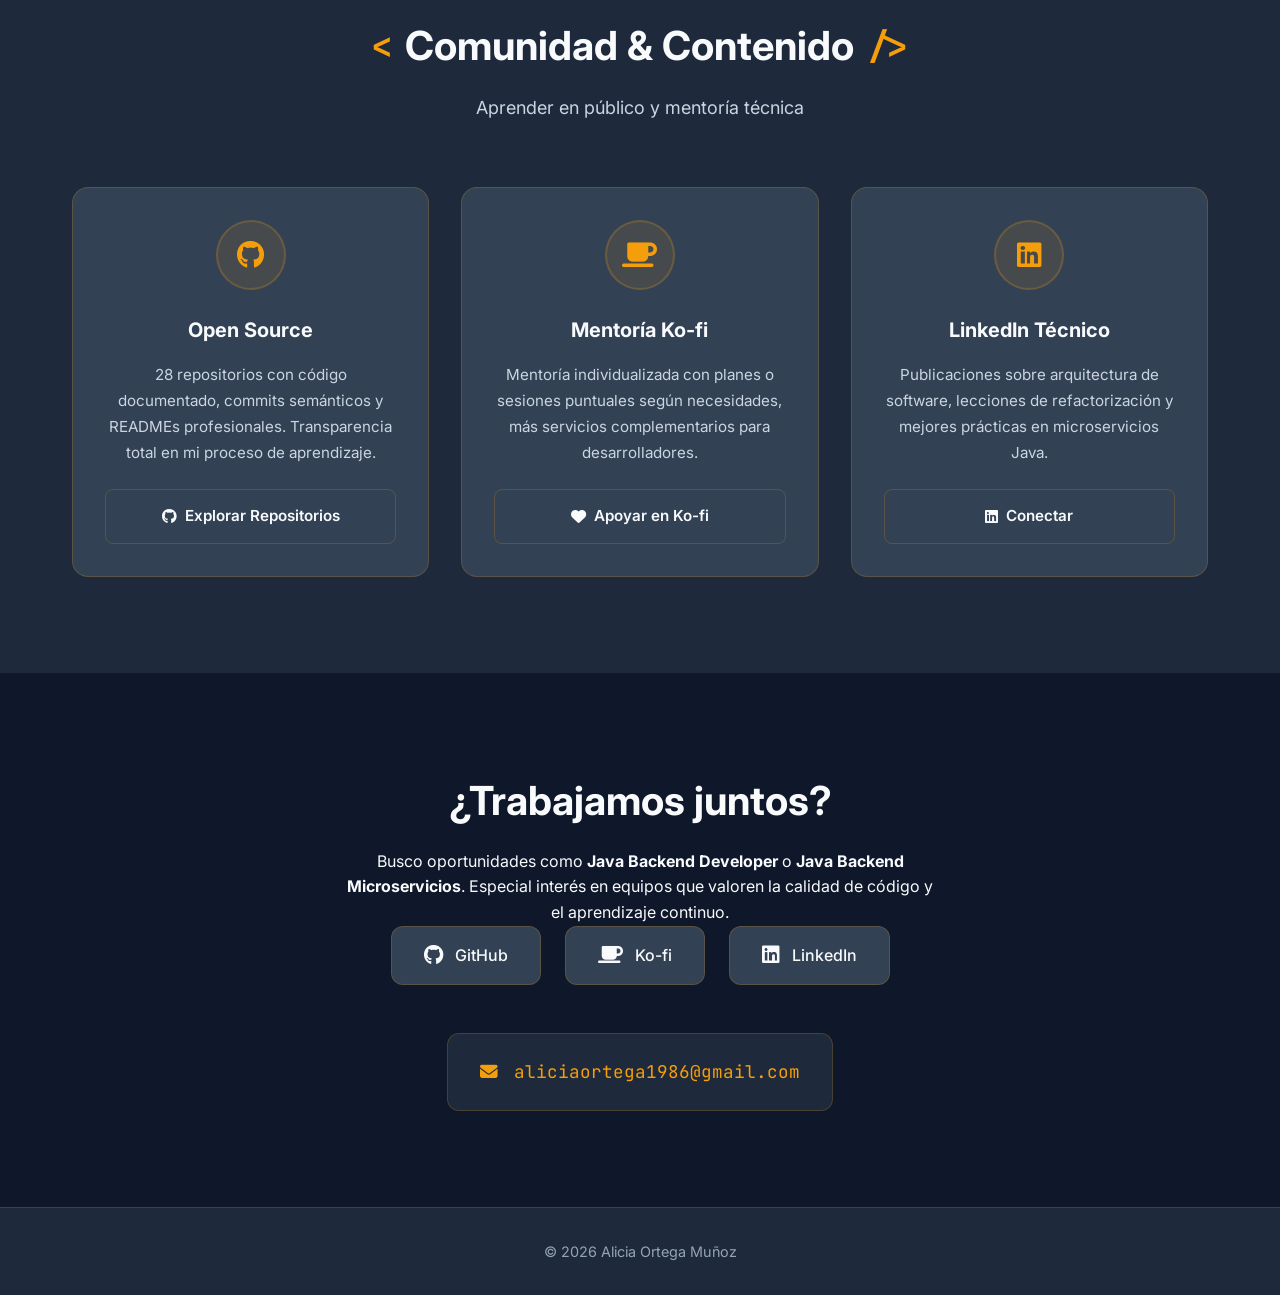
==== commit bf74d1d1: "Actualización index.html e index-en.html Actualización index y foto principal" ====
--- a/src/main/resources/static/index.html
+++ b/src/main/resources/static/index.html
@@ -3,13 +3,62 @@
 <head>
     <meta charset="UTF-8">
     <meta name="viewport" content="width=device-width, initial-scale=1.0">
-    <title>Alicia Ortega Muñoz | Java Backend Microservicios</title>
-    <link rel="stylesheet" href="css/styles.css">
-    <link href="https://fonts.googleapis.com/css2?family=Inter:wght@300;400;600;700&display=swap" rel="stylesheet">
+    <title>Alicia Ortega Muñoz | Java Backend Developer</title>
+    <link href="https://fonts.googleapis.com/css2?family=Inter:wght@300;400;500;600;700&family=JetBrains+Mono:wght@400;500&display=swap" rel="stylesheet">
     <link rel="stylesheet" href="https://cdnjs.cloudflare.com/ajax/libs/font-awesome/6.4.0/css/all.min.css">
-</head>
-
-<style>
+    
+    <style>
+/* ===== VARIABLES DE COLOR ===== */
+:root {
+    --bg-primary: #0f172a;
+    --bg-secondary: #1e293b;
+    --bg-card: #334155;
+    --accent: #f59e0b;
+    --accent-hover: #d97706;
+    --text-primary: #f8fafc;
+    --text-secondary: #cbd5e1;
+    --text-muted: #94a3b8;
+    --border: rgba(245, 158, 11, 0.2);
+    --success: #10b981;
+    --code-bg: #0d1117;
+}
+
+* {
+    margin: 0;
+    padding: 0;
+    box-sizing: border-box;
+}
+
+html {
+    scroll-behavior: smooth;
+}
+
+body {
+    font-family: 'Inter', sans-serif;
+    background-color: var(--bg-primary);
+    color: var(--text-primary);
+    line-height: 1.6;
+    overflow-x: hidden;
+}
+
+/* ===== UTILIDADES ===== */
+.container {
+    max-width: 1200px;
+    margin: 0 auto;
+    padding: 0 2rem;
+}
+
+.highlight {
+    color: var(--accent);
+    font-weight: 600;
+}
+
+.code-tag {
+    font-family: 'JetBrains Mono', monospace;
+    color: var(--accent);
+    font-size: 0.9em;
+}
+
 /* ===== SELECTOR DE IDIOMA ===== */
 .lang-switcher {
     position: fixed;
@@ -17,66 +66,1158 @@
     right: 1.2rem;
     z-index: 3000;
     display: flex;
-    gap: 0.4rem;
-    background: rgba(15, 23, 42, 0.85); /* negro/azul oscuro */
-    backdrop-filter: blur(8px);
-    padding: 0.4rem 0.6rem;
+    gap: 0.5rem;
+    background: rgba(15, 23, 42, 0.9);
+    backdrop-filter: blur(12px);
+    padding: 0.5rem;
     border-radius: 50px;
-    border: 1px solid #f59e0b; /* naranja Alicia */
-    box-shadow: 0 4px 14px rgba(245, 158, 11, 0.25);
-    transition: all 0.3s ease;
-}
-
-.lang-switcher:hover {
-    border-color: #d97706;
-    box-shadow: 0 6px 20px rgba(245, 158, 11, 0.35);
+    border: 1px solid var(--border);
+    box-shadow: 0 4px 20px rgba(245, 158, 11, 0.15);
 }
 
 .lang-flag {
-    font-size: 1.4rem;
-    line-height: 1;
-    text-decoration: none;
-    color: #f8fafc; /* blanco suave */
-    background: transparent;
-    width: 2.2rem;
-    height: 2.2rem;
+    width: 2.4rem;
+    height: 2.4rem;
     display: flex;
     align-items: center;
     justify-content: center;
     border-radius: 50%;
-    transition: transform 0.2s ease, box-shadow 0.2s ease;
+    text-decoration: none;
+    font-size: 1.2rem;
+    transition: all 0.3s ease;
+    border: 1px solid transparent;
+    color: #ffffff;
+    background: rgba(112, 112, 112, 0.8);
 }
 
 .lang-flag:hover {
-    transform: scale(1.12);
+    transform: translateY(-2px);
+    background: rgba(245, 158, 11, 0.4);
+    border-color: rgba(245, 158, 11, 0.6);
+    box-shadow: 0 0 15px rgba(245, 158, 11, 0.3);
 }
 
 .lang-flag.active {
-    box-shadow: 0 0 0 2px #f59e0b, 0 0 10px rgba(245, 158, 11, 0.5);
+    background: rgba(245, 158, 11, 0.6);
+    border-color: rgba(245, 158, 11, 0.8);
+    box-shadow: 0 0 15px rgba(245, 158, 11, 0.4);
+}
+
+/* ===== NAVEGACIÓN ===== */
+.navbar {
+    position: fixed;
+    top: 0;
+    left: 0;
+    right: 0;
+    background: rgba(15, 23, 42, 0.95);
+    backdrop-filter: blur(10px);
+    border-bottom: 1px solid var(--border);
+    z-index: 2000;
+    padding: 1rem 0;
+}
+
+.navbar .container {
+    display: flex;
+    justify-content: space-between;
+    align-items: center;
+}
+
+.logo {
+    font-family: 'JetBrains Mono', monospace;
+    font-size: 1.25rem;
+    font-weight: 700;
+    color: var(--accent);
+    text-decoration: none;
+    display: flex;
+    align-items: center;
+    gap: 0.5rem;
+}
+
+.logo::before {
+    content: '<';
+    color: var(--text-muted);
+}
+
+.logo::after {
+    content: '/>';
+    color: var(--text-muted);
+}
+
+.nav-links {
+    display: flex;
+    list-style: none;
+    gap: 2rem;
+}
+
+.nav-links a {
+    color: var(--text-secondary);
+    text-decoration: none;
+    font-weight: 500;
+    font-size: 0.95rem;
+    transition: color 0.3s ease;
+    position: relative;
+}
+
+.nav-links a::after {
+    content: '';
+    position: absolute;
+    bottom: -4px;
+    left: 0;
+    width: 0;
+    height: 2px;
+    background: var(--accent);
+    transition: width 0.3s ease;
+}
+
+.nav-links a:hover {
+    color: var(--accent);
+}
+
+.nav-links a:hover::after {
+    width: 100%;
+}
+
+.hamburger {
+    display: none;
+    flex-direction: column;
+    gap: 5px;
+    cursor: pointer;
+}
+
+.hamburger span {
+    width: 25px;
+    height: 2px;
+    background: var(--text-primary);
+    transition: 0.3s;
+}
+
+/* ===== HERO SECTION ===== */
+.hero {
+    min-height: 100vh;
+    display: flex;
+    align-items: center;
+    padding: 8rem 0 4rem;
+    background: linear-gradient(135deg, var(--bg-primary) 0%, var(--bg-secondary) 100%);
+    position: relative;
+    overflow: hidden;
+}
+
+.hero::before {
+    content: '';
+    position: absolute;
+    top: 0;
+    right: 0;
+    width: 50%;
+    height: 100%;
+    background: radial-gradient(circle at 70% 50%, rgba(245, 158, 11, 0.1) 0%, transparent 70%);
+    pointer-events: none;
+}
+
+.hero .container {
+    display: grid;
+    grid-template-columns: 1.2fr 0.8fr;
+    gap: 4rem;
+    align-items: center;
+}
+
+/* ===== HERO TITLE - NUEVO ESTILO DESTACADO ===== */
+.hero-title {
+    font-size: 3.5rem;
+    font-weight: 800;
+    line-height: 1.1;
+    margin-bottom: 1.5rem;
+    display: flex;
+    flex-direction: column;
+    gap: 0.5rem;
+}
+
+.title-line {
+    display: block;
+    background: linear-gradient(135deg, var(--text-primary) 0%, var(--text-secondary) 100%);
+    -webkit-background-clip: text;
+    -webkit-text-fill-color: transparent;
+    background-clip: text;
+    letter-spacing: -0.02em;
+}
+
+.title-highlight {
+    background: linear-gradient(135deg, var(--accent) 0%, var(--accent-hover) 100%);
+    -webkit-background-clip: text;
+    -webkit-text-fill-color: transparent;
+    background-clip: text;
+    font-size: 2.8rem;
+    font-weight: 700;
+}
+
+.title-tag {
+    display: inline-flex;
+    align-items: center;
+    gap: 0.75rem;
+    font-family: 'JetBrains Mono', monospace;
+    font-size: 1.1rem;
+    font-weight: 500;
+    color: var(--text-muted);
+    margin-top: 1rem;
+    padding: 0.75rem 1.5rem;
+    background: rgba(245, 158, 11, 0.08);
+    border: 1px solid var(--border);
+    border-radius: 8px;
+    align-self: flex-start;
+}
+
+.title-tag::before {
+    content: '▹';
+    color: var(--accent);
+    font-size: 1.2rem;
+}
+
+.hero-description {
+    font-size: 1.125rem;
+    color: var(--text-secondary);
+    margin-bottom: 2rem;
+    max-width: 600px;
+}
+
+.hero-tech-stack {
+    display: flex;
+    flex-wrap: wrap;
+    gap: 0.75rem;
+    margin-bottom: 2.5rem;
+}
+
+.tech-tag {
+    background: var(--bg-card);
+    border: 1px solid var(--border);
+    padding: 0.4rem 0.8rem;
+    border-radius: 6px;
+    font-size: 0.875rem;
+    color: var(--text-secondary);
+    font-family: 'JetBrains Mono', monospace;
+    display: flex;
+    align-items: center;
+    gap: 0.4rem;
+}
+
+.tech-tag i {
+    color: var(--accent);
+    font-size: 0.75rem;
+}
+
+.hero-buttons {
+    display: flex;
+    gap: 1rem;
+    flex-wrap: wrap;
+}
+
+.btn {
+    display: inline-flex;
+    align-items: center;
+    gap: 0.5rem;
+    padding: 0.875rem 1.75rem;
+    border-radius: 8px;
+    text-decoration: none;
+    font-weight: 600;
+    font-size: 0.95rem;
+    transition: all 0.3s ease;
+    border: none;
+    cursor: pointer;
+}
+
+.btn-primary {
+    background: var(--accent);
+    color: var(--bg-primary);
+    box-shadow: 0 4px 14px rgba(245, 158, 11, 0.4);
+}
+
+.btn-primary:hover {
+    background: var(--accent-hover);
+    transform: translateY(-2px);
+    box-shadow: 0 6px 20px rgba(245, 158, 11, 0.5);
+}
+
+.btn-secondary {
+    background: transparent;
+    color: var(--text-primary);
+    border: 1px solid var(--border);
+}
+
+.btn-secondary:hover {
     background: rgba(245, 158, 11, 0.1);
-}
-
-</style>
+    border-color: var(--accent);
+    color: var(--accent);
+}
+
+/* ===== HERO IMAGE - PROFESIONAL Y COHERENTE ===== */
+.hero-image-wrapper {
+    display: flex;
+    justify-content: center;
+    align-items: center;
+    position: relative;
+    padding: 2rem;
+}
+
+.profile-img-container {
+    position: relative;
+    width: 340px;
+    height: 340px;
+    border-radius: 50%;
+    overflow: hidden;
+    border: 3px solid var(--accent);
+    box-shadow: 
+        0 0 0 4px var(--bg-primary),
+        0 0 0 6px rgba(245, 158, 11, 0.3),
+        0 20px 60px rgba(0, 0, 0, 0.5),
+        0 0 40px rgba(245, 158, 11, 0.2);
+    background: var(--bg-secondary);
+    z-index: 2;
+    transition: all 0.4s ease;
+}
+
+.profile-img-container:hover {
+    transform: scale(1.03);
+    box-shadow: 
+        0 0 0 4px var(--bg-primary),
+        0 0 0 8px rgba(245, 158, 11, 0.5),
+        0 30px 80px rgba(0, 0, 0, 0.6),
+        0 0 60px rgba(245, 158, 11, 0.3);
+}
+
+.profile-img {
+    width: 100%;
+    height: 100%;
+    object-fit: cover;
+    object-position: center 20%;
+    transform: scale(1.15);
+    transition: transform 0.4s ease, filter 0.4s ease;
+    filter: brightness(1.05) contrast(1.05);
+}
+
+.profile-img-container:hover .profile-img {
+    transform: scale(1.22);
+    filter: brightness(1.1) contrast(1.05);
+}
+
+/* Status Indicator - Sin tooltip */
+.status-indicator {
+    position: absolute;
+    bottom: 30px;
+    right: 30px;
+    width: 28px;
+    height: 28px;
+    background: linear-gradient(135deg, var(--success) 0%, #059669 100%);
+    border-radius: 50%;
+    border: 4px solid var(--bg-primary);
+    box-shadow: 0 0 0 3px var(--success), 0 0 20px rgba(16, 185, 129, 0.6);
+    animation: pulse-ring 2s cubic-bezier(0.215, 0.61, 0.355, 1) infinite;
+    z-index: 10;
+}
+
+@keyframes pulse-ring {
+    0% { transform: scale(0.95); box-shadow: 0 0 0 0 rgba(16, 185, 129, 0.7); }
+    70% { transform: scale(1); box-shadow: 0 0 0 15px rgba(16, 185, 129, 0); }
+    100% { transform: scale(0.95); box-shadow: 0 0 0 0 rgba(16, 185, 129, 0); }
+}
+
+/* Anillos decorativos técnicos */
+.tech-ring {
+    position: absolute;
+    border-radius: 50%;
+    border: 1px dashed rgba(245, 158, 11, 0.3);
+    pointer-events: none;
+}
+
+.ring-1 {
+    width: 420px;
+    height: 420px;
+    animation: rotate 20s linear infinite;
+}
+
+.ring-2 {
+    width: 480px;
+    height: 480px;
+    border-style: dotted;
+    border-color: rgba(245, 158, 11, 0.15);
+    animation: rotate 25s linear infinite reverse;
+}
+
+@keyframes rotate {
+    from { transform: rotate(0deg); }
+    to { transform: rotate(360deg); }
+}
+
+/* Puntos decorativos */
+.tech-dots {
+    position: absolute;
+    display: flex;
+    gap: 0.5rem;
+    bottom: -10px;
+}
+
+.tech-dots span {
+    width: 6px;
+    height: 6px;
+    background: var(--accent);
+    border-radius: 50%;
+    opacity: 0.6;
+    animation: blink 1.4s infinite both;
+}
+
+.tech-dots span:nth-child(2) { animation-delay: 0.2s; }
+.tech-dots span:nth-child(3) { animation-delay: 0.4s; }
+
+@keyframes blink {
+    0%, 80%, 100% { opacity: 0.3; transform: scale(0.8); }
+    40% { opacity: 1; transform: scale(1.2); }
+}
+
+/* Responsive del Hero */
+@media (max-width: 968px) {
+    .hero .container {
+        grid-template-columns: 1fr;
+        text-align: center;
+    }
+    
+    .hero-title {
+        font-size: 2.8rem;
+        align-items: center;
+    }
+    
+    .title-highlight {
+        font-size: 2.2rem;
+    }
+    
+    .title-tag {
+        align-self: center;
+        font-size: 1rem;
+    }
+    
+    .hero-tech-stack {
+        justify-content: center;
+    }
+    
+    .hero-buttons {
+        justify-content: center;
+    }
+    
+    .hero-image-wrapper {
+        display: none;
+    }
+}
+
+@media (max-width: 640px) {
+    .hero-title {
+        font-size: 2.2rem;
+    }
+    
+    .title-highlight {
+        font-size: 1.8rem;
+    }
+    
+    .title-tag {
+        font-size: 0.9rem;
+        padding: 0.6rem 1rem;
+    }
+    
+    .profile-img-container {
+        width: 240px;
+        height: 240px;
+        border-width: 2px;
+    }
+    
+    .ring-1 { width: 290px; height: 290px; }
+    .ring-2 { display: none; }
+    
+    .status-indicator {
+        width: 22px;
+        height: 22px;
+        border-width: 3px;
+        bottom: 15px;
+        right: 15px;
+    }
+}
+
+/* ===== SECCIONES GENERALES ===== */
+section {
+    padding: 6rem 0;
+}
+
+.section-header {
+    text-align: center;
+    margin-bottom: 4rem;
+}
+
+.section-header h2 {
+    font-size: 2.5rem;
+    font-weight: 700;
+    margin-bottom: 1rem;
+    display: flex;
+    align-items: center;
+    justify-content: center;
+    gap: 0.75rem;
+}
+
+.section-header p {
+    color: var(--text-secondary);
+    font-size: 1.125rem;
+    max-width: 600px;
+    margin: 0 auto;
+}
+
+/* ===== ABOUT SECTION ===== */
+.about {
+    background: var(--bg-secondary);
+}
+
+.about-content {
+    max-width: 800px;
+    margin: 0 auto;
+    text-align: center;
+}
+
+.about-content h3 {
+    font-size: 1.75rem;
+    margin-bottom: 1.5rem;
+    color: var(--text-primary);
+}
+
+.about-content p {
+    color: var(--text-secondary);
+    margin-bottom: 1.25rem;
+    font-size: 1.05rem;
+    line-height: 1.8;
+}
+
+.about-content strong {
+    color: var(--accent);
+    font-weight: 600;
+}
+
+.about-highlights {
+    list-style: none;
+    margin: 3rem 0 0;
+    display: grid;
+    grid-template-columns: repeat(auto-fit, minmax(250px, 1fr));
+    gap: 1.5rem;
+    text-align: left;
+}
+
+.about-highlights li {
+    display: flex;
+    align-items: flex-start;
+    gap: 1rem;
+    color: var(--text-secondary);
+    background: var(--bg-card);
+    padding: 1.5rem;
+    border-radius: 12px;
+    border: 1px solid var(--border);
+    transition: all 0.3s ease;
+}
+
+.about-highlights li:hover {
+    border-color: var(--accent);
+    transform: translateY(-3px);
+}
+
+.about-highlights i {
+    color: var(--accent);
+    margin-top: 0.25rem;
+    font-size: 1.25rem;
+    flex-shrink: 0;
+}
+
+.about-highlights strong {
+    display: block;
+    margin-bottom: 0.25rem;
+    color: var(--text-primary);
+    font-size: 1.1rem;
+}
+
+.about-highlights p {
+    margin: 0;
+    font-size: 0.9rem;
+}
+
+/* ===== STATS SECTION ===== */
+.stats {
+    background: var(--bg-primary);
+    padding: 5rem 0;
+    position: relative;
+    overflow: hidden;
+}
+
+.stats::before {
+    content: '';
+    position: absolute;
+    top: 0;
+    left: 0;
+    right: 0;
+    height: 1px;
+    background: linear-gradient(90deg, transparent, var(--accent), transparent);
+    opacity: 0.5;
+}
+
+.stats::after {
+    content: '';
+    position: absolute;
+    bottom: 0;
+    left: 0;
+    right: 0;
+    height: 1px;
+    background: linear-gradient(90deg, transparent, var(--accent), transparent);
+    opacity: 0.5;
+}
+
+.stats-grid {
+    display: grid;
+    grid-template-columns: repeat(4, 1fr);
+    gap: 2rem;
+    position: relative;
+    z-index: 1;
+}
+
+.stat-card {
+    background: var(--bg-secondary);
+    border: 1px solid var(--border);
+    padding: 2.5rem 1.5rem;
+    border-radius: 16px;
+    text-align: center;
+    transition: all 0.3s ease;
+    position: relative;
+    overflow: hidden;
+}
+
+.stat-card::before {
+    content: '';
+    position: absolute;
+    top: 0;
+    left: 0;
+    right: 0;
+    height: 4px;
+    background: linear-gradient(90deg, var(--accent), var(--accent-hover));
+    transform: scaleX(0);
+    transition: transform 0.3s ease;
+}
+
+.stat-card:hover {
+    transform: translateY(-8px);
+    border-color: var(--accent);
+    box-shadow: 0 20px 40px rgba(245, 158, 11, 0.15);
+}
+
+.stat-card:hover::before {
+    transform: scaleX(1);
+}
+
+.stat-icon {
+    font-size: 2.5rem;
+    color: var(--accent);
+    margin-bottom: 1rem;
+    opacity: 0.8;
+}
+
+.stat-number {
+    font-size: 3rem;
+    font-weight: 700;
+    color: var(--accent);
+    font-family: 'JetBrains Mono', monospace;
+    margin-bottom: 0.5rem;
+    line-height: 1;
+}
+
+.stat-label {
+    color: var(--text-secondary);
+    font-size: 0.95rem;
+    font-weight: 500;
+}
+
+/* ===== TECH STACK ===== */
+.tech {
+    background: var(--bg-secondary);
+}
+
+.tech-grid {
+    display: grid;
+    grid-template-columns: repeat(auto-fit, minmax(300px, 1fr));
+    gap: 2rem;
+}
+
+.tech-card {
+    background: var(--bg-card);
+    border: 1px solid var(--border);
+    border-radius: 16px;
+    overflow: hidden;
+    transition: all 0.3s ease;
+    display: flex;
+    flex-direction: column;
+    height: 100%;
+}
+
+.tech-card:hover {
+    transform: translateY(-8px);
+    border-color: var(--accent);
+    box-shadow: 0 20px 40px rgba(0, 0, 0, 0.3);
+}
+
+.tech-card-header {
+    padding: 1.5rem;
+    background: linear-gradient(135deg, rgba(245, 158, 11, 0.1) 0%, transparent 100%);
+    border-bottom: 1px solid var(--border);
+    display: flex;
+    align-items: center;
+    gap: 1rem;
+}
+
+.tech-card-icon {
+    width: 50px;
+    height: 50px;
+    background: rgba(245, 158, 11, 0.1);
+    border-radius: 12px;
+    display: flex;
+    align-items: center;
+    justify-content: center;
+    font-size: 1.5rem;
+    color: var(--accent);
+    border: 1px solid var(--border);
+}
+
+.tech-card h3 {
+    font-size: 1.25rem;
+    font-weight: 600;
+    color: var(--text-primary);
+}
+
+.tech-card-body {
+    padding: 1.5rem;
+    flex-grow: 1;
+}
+
+.tech-badges-grid {
+    display: flex;
+    flex-wrap: wrap;
+    gap: 0.75rem;
+}
+
+.tech-badge {
+    display: inline-flex;
+    align-items: center;
+    gap: 0.5rem;
+    background: var(--bg-primary);
+    border: 1px solid var(--border);
+    padding: 0.6rem 1rem;
+    border-radius: 8px;
+    font-size: 0.9rem;
+    color: var(--text-secondary);
+    font-family: 'JetBrains Mono', monospace;
+    transition: all 0.3s ease;
+    cursor: default;
+}
+
+.tech-badge:hover {
+    border-color: var(--accent);
+    color: var(--accent);
+    transform: translateY(-2px);
+    box-shadow: 0 4px 12px rgba(245, 158, 11, 0.15);
+}
+
+.tech-badge i {
+    color: var(--accent);
+    font-size: 0.9rem;
+}
+
+.tech-badge.featured {
+    background: rgba(245, 158, 11, 0.1);
+    border-color: rgba(245, 158, 11, 0.4);
+    color: var(--text-primary);
+}
+
+.tech-badge.featured:hover {
+    background: rgba(245, 158, 11, 0.2);
+    border-color: var(--accent);
+}
+
+/* ===== PROJECTS ===== */
+.projects {
+    background: var(--bg-primary);
+}
+
+.projects-grid {
+    display: grid;
+    grid-template-columns: repeat(auto-fit, minmax(350px, 1fr));
+    gap: 2rem;
+}
+
+.project-card {
+    background: var(--bg-card);
+    border: 1px solid var(--border);
+    border-radius: 16px;
+    overflow: hidden;
+    transition: all 0.3s ease;
+    display: flex;
+    flex-direction: column;
+    height: 100%;
+}
+
+.project-card:hover {
+    transform: translateY(-8px);
+    border-color: var(--accent);
+    box-shadow: 0 20px 40px rgba(0, 0, 0, 0.3);
+}
+
+.project-header {
+    padding: 1.5rem;
+    background: linear-gradient(135deg, rgba(245, 158, 11, 0.1) 0%, transparent 100%);
+    border-bottom: 1px solid var(--border);
+}
+
+.project-status {
+    display: inline-flex;
+    align-items: center;
+    gap: 0.4rem;
+    font-size: 0.75rem;
+    font-weight: 600;
+    padding: 0.25rem 0.75rem;
+    border-radius: 50px;
+    margin-bottom: 0.75rem;
+    text-transform: uppercase;
+    letter-spacing: 0.5px;
+}
+
+.status-in-progress {
+    background: rgba(245, 158, 11, 0.2);
+    color: var(--accent);
+}
+
+.status-completed {
+    background: rgba(16, 185, 129, 0.2);
+    color: var(--success);
+}
+
+.project-header h3 {
+    font-size: 1.25rem;
+    margin-bottom: 0.5rem;
+    color: var(--text-primary);
+}
+
+.project-header p {
+    color: var(--text-muted);
+    font-size: 0.9rem;
+}
+
+.project-body {
+    padding: 1.5rem;
+    flex-grow: 1;
+}
+
+.project-features {
+    list-style: none;
+    margin-bottom: 1.5rem;
+}
+
+.project-features li {
+    display: flex;
+    align-items: flex-start;
+    gap: 0.75rem;
+    margin-bottom: 0.75rem;
+    color: var(--text-secondary);
+    font-size: 0.9rem;
+}
+
+.project-features i {
+    color: var(--accent);
+    font-size: 0.8rem;
+    margin-top: 0.3rem;
+    flex-shrink: 0;
+}
+
+.project-tech {
+    display: flex;
+    flex-wrap: wrap;
+    gap: 0.5rem;
+}
+
+.project-tech span {
+    background: var(--bg-primary);
+    color: var(--accent);
+    padding: 0.25rem 0.75rem;
+    border-radius: 4px;
+    font-size: 0.8rem;
+    font-family: 'JetBrains Mono', monospace;
+    border: 1px solid var(--border);
+}
+
+.project-footer {
+    padding: 1.5rem;
+    border-top: 1px solid var(--border);
+    display: flex;
+    gap: 1rem;
+}
+
+.project-link {
+    flex: 1;
+    text-align: center;
+    padding: 0.75rem;
+    border-radius: 8px;
+    text-decoration: none;
+    font-weight: 500;
+    font-size: 0.9rem;
+    transition: all 0.3s ease;
+    display: flex;
+    align-items: center;
+    justify-content: center;
+    gap: 0.5rem;
+}
+
+.project-link-primary {
+    background: var(--accent);
+    color: var(--bg-primary);
+}
+
+.project-link-primary:hover {
+    background: var(--accent-hover);
+    transform: translateY(-2px);
+}
+
+.project-link-secondary {
+    background: transparent;
+    border: 1px solid var(--border);
+    color: var(--text-secondary);
+}
+
+.project-link-secondary:hover {
+    border-color: var(--accent);
+    color: var(--accent);
+}
+
+.project-link-disabled {
+    opacity: 0.6;
+    cursor: not-allowed;
+    pointer-events: none;
+}
+
+/* ===== COMMUNITY ===== */
+.community {
+    background: var(--bg-secondary);
+}
+
+.community-grid {
+    display: grid;
+    grid-template-columns: repeat(auto-fit, minmax(300px, 1fr));
+    gap: 2rem;
+}
+
+.community-card {
+    background: var(--bg-card);
+    border: 1px solid var(--border);
+    border-radius: 16px;
+    padding: 2rem;
+    text-align: center;
+    transition: all 0.3s ease;
+    display: flex;
+    flex-direction: column;
+    height: 100%;
+}
+
+.community-card:hover {
+    border-color: var(--accent);
+    transform: translateY(-8px);
+    box-shadow: 0 20px 40px rgba(0, 0, 0, 0.2);
+}
+
+.community-icon {
+    width: 70px;
+    height: 70px;
+    background: rgba(245, 158, 11, 0.1);
+    border-radius: 50%;
+    display: flex;
+    align-items: center;
+    justify-content: center;
+    margin: 0 auto 1.5rem;
+    font-size: 1.75rem;
+    color: var(--accent);
+    border: 2px solid var(--border);
+    transition: all 0.3s ease;
+}
+
+.community-card:hover .community-icon {
+    background: rgba(245, 158, 11, 0.2);
+    border-color: var(--accent);
+    transform: scale(1.1);
+}
+
+.community-card h3 {
+    margin-bottom: 1rem;
+    font-size: 1.25rem;
+    color: var(--text-primary);
+}
+
+.community-card p {
+    color: var(--text-secondary);
+    margin-bottom: 1.5rem;
+    font-size: 0.95rem;
+    flex-grow: 1;
+    line-height: 1.7;
+}
+
+/* ===== CONTACT ===== */
+.contact {
+    background: var(--bg-primary);
+    text-align: center;
+}
+
+.contact-content {
+    max-width: 600px;
+    margin: 0 auto;
+}
+
+.contact h2 {
+    font-size: 2.5rem;
+    margin-bottom: 1rem;
+}
+
+.contact > .container > p {
+    color: var(--text-secondary);
+    margin-bottom: 2rem;
+    font-size: 1.125rem;
+}
+
+.contact-links {
+    display: flex;
+    justify-content: center;
+    gap: 1.5rem;
+    margin-bottom: 3rem;
+    flex-wrap: wrap;
+}
+
+.contact-link {
+    display: flex;
+    align-items: center;
+    gap: 0.75rem;
+    background: var(--bg-card);
+    border: 1px solid var(--border);
+    padding: 1rem 2rem;
+    border-radius: 12px;
+    text-decoration: none;
+    color: var(--text-primary);
+    font-weight: 500;
+    transition: all 0.3s ease;
+}
+
+.contact-link:hover {
+    border-color: var(--accent);
+    color: var(--accent);
+    transform: translateY(-3px);
+    box-shadow: 0 10px 20px rgba(245, 158, 11, 0.1);
+}
+
+.contact-link i {
+    font-size: 1.25rem;
+}
+
+.email-box {
+    background: var(--bg-secondary);
+    border: 1px solid var(--border);
+    border-radius: 12px;
+    padding: 1.5rem 2rem;
+    display: inline-flex;
+    align-items: center;
+    gap: 1rem;
+    font-family: 'JetBrains Mono', monospace;
+    color: var(--accent);
+    transition: all 0.3s ease;
+    font-size: 1.1rem;
+}
+
+.email-box:hover {
+    border-color: var(--accent);
+    transform: translateY(-2px);
+    box-shadow: 0 10px 20px rgba(245, 158, 11, 0.1);
+}
+
+/* ===== FOOTER ===== */
+footer {
+    background: var(--bg-secondary);
+    border-top: 1px solid var(--border);
+    padding: 2rem 0;
+    text-align: center;
+    color: var(--text-muted);
+    font-size: 0.9rem;
+}
+
+/* ===== RESPONSIVE GENERAL ===== */
+@media (max-width: 968px) {
+    .stats-grid {
+        grid-template-columns: repeat(2, 1fr);
+        gap: 1.5rem;
+    }
+    
+    .stat-number {
+        font-size: 2.5rem;
+    }
+    
+    .nav-links {
+        display: none;
+    }
+    
+    .hamburger {
+        display: flex;
+    }
+    
+    .about-highlights {
+        grid-template-columns: 1fr;
+    }
+}
+
+@media (max-width: 640px) {
+    .section-header h2 {
+        font-size: 2rem;
+    }
+    
+    .stats-grid {
+        grid-template-columns: 1fr;
+    }
+    
+    .projects-grid,
+    .tech-grid {
+        grid-template-columns: 1fr;
+    }
+    
+    .contact-links {
+        flex-direction: column;
+        align-items: center;
+    }
+    
+    .contact-link {
+        width: 100%;
+        max-width: 300px;
+        justify-content: center;
+    }
+}
+    </style>
+</head>
 
 <body>
-	<!-- Selector de idioma -->
-	<div class="lang-switcher">
-		<a href="index.html" class="lang-flag active" title="Español">🇪🇸</a>
-		<a href="index-en.html" class="lang-flag" title="English">🇬🇧</a>
-	</div>
-	<!-- Navegación -->
+    <!-- Selector de idioma -->
+    <div class="lang-switcher">
+        <a href="index.html" class="lang-flag active" title="Español">🇪🇸</a>
+        <a href="index-en.html" class="lang-flag" title="English">🇬🇧</a>
+    </div>
+
+    <!-- Navegación -->
     <nav class="navbar">
         <div class="container">
-            <div class="logo">&lt;Alicia Ortega Muñoz/&gt;</div>
+            <a href="#" class="logo">Alicia Ortega Muñoz</a>
             <ul class="nav-links">
                 <li><a href="#about">Sobre mí</a></li>
+                <li><a href="#stats">Estadísticas</a></li>
                 <li><a href="#tech">Stack</a></li>
                 <li><a href="#projects">Proyectos</a></li>
                 <li><a href="#community">Comunidad</a></li>
                 <li><a href="#contact">Contacto</a></li>
             </ul>
             <div class="hamburger">
-                <span></span><span></span><span></span>
+                <span></span>
+                <span></span>
+                <span></span>
             </div>
         </div>
     </nav>
@@ -85,25 +1226,48 @@
     <section class="hero">
         <div class="container">
             <div class="hero-content">
-                <p class="subtitle">Java Backend Developer Microservicios</p>
-<h1>Desarrolladora <span class="highlight">microservicios</span> construidos con Java 21 y Spring Boot Core en STS Eclipse</h1>
-<p class="description">
-   <p class="description">
-    Desarrollo con <strong>Spring Boot Core en STS Eclipse</strong>, aplicando patrones cloud-ready y calidad de producción.  
-    He migrado arquitecturas de <strong>JDK 8/17 → 21 → 25</strong> y despliego microservicios con <strong>OpenFeign</strong>, 
-    integrando <strong>MySQL y PostgreSQL</strong> en pipelines replicables.  
-    Comparto el proceso en código abierto:repositorios documentados, mentoría técnica y contenido exclusivo en Ko-fi.
-</p>
-</p>
+                <!-- TÍTULO PRINCIPAL DESTACADO -->
+                <h1 class="hero-title">
+                    <span class="title-line">Desarrolladora Backend</span>
+                    <span class="title-line title-highlight">Especialista en Microservicios</span>
+                    <span class="title-tag">Java · Spring · Cloud Native</span>
+                </h1>
+                
+                <p class="hero-description">
+                    Construyo sistemas distribuidos robustos con <strong>Java 21</strong>, <strong>Spring Boot</strong> y <strong>Spring Cloud</strong>. 
+                    Enfoque en calidad de código, patrones de diseño y preparación para entornos de producción cloud-native.
+                </p>
+                
+                <div class="hero-tech-stack">
+                    <span class="tech-tag"><i class="fab fa-java"></i> Java 21</span>
+                    <span class="tech-tag"><i class="fas fa-leaf"></i> Spring Boot</span>
+                    <span class="tech-tag"><i class="fas fa-cloud"></i> Spring Cloud</span>
+                    <span class="tech-tag"><i class="fab fa-docker"></i> Docker</span>
+                    <span class="tech-tag"><i class="fas fa-database"></i> PostgreSQL</span>
+                    <span class="tech-tag"><i class="fas fa-stream"></i> Kafka</span>
+                </div>
+
                 <div class="hero-buttons">
-                    <a href="#projects" class="btn btn-primary">Ver Proyectos</a>
-                    <a href="https://github.com/AliciaJava" target="_blank" class="btn btn-secondary">
+                    <a href="#projects" class="btn btn-primary">
+                        <i class="fas fa-rocket"></i> Ver Proyectos
+                    </a>
+                    <a href="https://github.com/AliciaJava" target="_blank" rel="noopener noreferrer" class="btn btn-secondary">
                         <i class="fab fa-github"></i> GitHub
                     </a>
                 </div>
             </div>
-            <div class="hero-image">
-                <img src="images/Foto Alicia .jpg" alt="Alicia Ortega" class="profile-img">
+
+            <div class="hero-image-wrapper">
+                <div class="profile-img-container">
+                    <img src="images/Foto Alicia.jpeg" alt="Alicia Ortega Muñoz - Java Backend Developer" class="profile-img">
+                    <div class="status-indicator" title="Disponible para trabajar"></div>
+                </div>
+                
+                <div class="tech-ring ring-1"></div>
+                <div class="tech-ring ring-2"></div>
+                <div class="tech-dots">
+                    <span></span><span></span><span></span>
+                </div>
             </div>
         </div>
     </section>
@@ -111,292 +1275,395 @@
     <!-- Sobre mí -->
     <section id="about" class="about">
         <div class="container">
-            <h2 class="section-title">Sobre Mí</h2>
+            <div class="section-header">
+                <h2><span class="code-tag">&lt;</span> Sobre mí <span class="code-tag">/&gt;</span></h2>
+                <p>Especialización técnica con mentalidad de aprendizaje continuo</p>
+            </div>
+
             <div class="about-content">
-                <p class="quote">
-    Arquitecta de soluciones cloud-native con Java. Transformo problemas complejos en sistemas distribuidos 
-    escalables, mantenibles y listos para producción."
-</p>
-<p>
-    <strong>Java Backend Developer especializada en arquitecturas de microservicios</strong> con Spring Cloud, 
-    Docker, Kubernetes y Apache Kafka. Diseño e implemento APIs RESTful siguiendo principios <strong>SOLID</strong>, 
-    patrones de diseño y arquitectura hexagonal.
-</p>
-<p>
-    Experiencia práctica en <strong>despliegue de aplicaciones enterprise</strong> con auto-scaling, 
-    service mesh (Istio), monitorización con Prometheus/Grafana y tolerancia a fallos. 
-    Trabajo con <strong>Java 21, Spring Boot 3.x, Spring Cloud 2023</strong> y herramientas de calidad como 
-    SonarQube para mantener código limpio y libre de deuda técnica.
-</p>
-<p>
-    <strong>Autodidacta y altamente resolutiva:</strong>He construido mi perfil técnico a base de formación oficial certificada y (+2000 h) y miles de horas de práctica real. Empecé con 24 repositorios monolíticos y evolucioné hacia arquitecturas de microservicios con Spring Cloud, Docker y Kubernetes.
-</p>
-<p>
-    Mi aprendizaje es continuo: cada nuevo servicio incluye patrones de diseño, principios SOLID, tests automatizados y despliegue en cloud, con código de producción y casos de uso reales.
-</p>
-                <div class="stats">
-                    <div class="stat">
-                        <span class="number">24</span>
-                        <span class="label">Repositorios Activos</span>
+                <h3>De la formación autónoma a la arquitectura enterprise</h3>
+                <p>
+                    Mi trayectoria demuestra que la <strong>formación especializada autodidacta </strong>. Con más de <strong>2,000 horas de formación especializada</strong> en desarrollo Java y 28 repositorios en GitHub, he construido una sólida base en arquitecturas backend modernas.
+                </p>
+                <p>
+                    Actualmente estoy finalizando un ecosistema de <strong>microservicios con Spring Cloud</strong>, implementando service discovery, load balancing y comunicación inter-servicios con OpenFeign. Además, estoy incorporando <strong>Docker</strong> para la contenerización de servicios, con el objetivo de preparar entornos reproducibles para despliegue.
+                </p>
+                <p>
+                    En etapas futuras planeo profundizar en <strong>Kubernetes</strong> para orquestación de microservicios y desarrollar un proyecto orientado a <strong>arquitectura event-driven con Apache Kafka</strong>.
+                </p>
+
+                <ul class="about-highlights">
+                    <li>
+                        <i class="fas fa-cloud"></i>
+                        <div>
+                            <strong>Arquitectura Cloud-Native</strong>
+                            <p>Docker, contenerización y preparación para Kubernetes</p>
+                        </div>
+                    </li>
+                    <li>
+                        <i class="fas fa-shield-alt"></i>
+                        <div>
+                            <strong>Código Production-Ready</strong>
+                            <p>Testing, logging estructurado y manejo de errores resilientes</p>
+                        </div>
+                    </li>
+                    <li>
+                        <i class="fas fa-users"></i>
+                        <div>
+                            <strong>Comunidad Open Source</strong>
+                            <p>Mentoría técnica y documentación de procesos de aprendizaje</p>
+                        </div>
+                    </li>
+                </ul>
+            </div>
+        </div>
+    </section>
+
+    <!-- Estadísticas -->
+    <section id="stats" class="stats">
+        <div class="container">
+            <div class="stats-grid">
+                <div class="stat-card">
+                    <div class="stat-icon">
+                        <i class="fab fa-github"></i>
                     </div>
-                    <div class="stat">
-                        <span class="number">+1040</span>
-                        <span class="label">Miembros mentorizados</span>
+                    <div class="stat-number">17</div>
+                    <div class="stat-label">Repositorios GitHub</div>
+                </div>
+                
+                <div class="stat-card">
+                    <div class="stat-icon">
+                        <i class="fas fa-graduation-cap"></i>
                     </div>
-                    <div class="stat">
-                        <span class="number">+2000</span>
-                        <span class="label">Horas de Formación</span>
+                    <div class="stat-number">2000+</div>
+                    <div class="stat-label">Horas de formación Java</div>
+                </div>
+                
+                <div class="stat-card">
+                    <div class="stat-icon">
+                        <i class="fab fa-java"></i>
+                    </div>
+                    <div class="stat-number">JDK 21</div>
+                    <div class="stat-label">Última versión LTS</div>
+                </div>
+                
+                <div class="stat-card">
+                    <div class="stat-icon">
+                        <i class="fas fa-file-code"></i>
+                    </div>
+                    <div class="stat-number">100%</div>
+                    <div class="stat-label">Proyectos documentados</div>
+                </div>
+            </div>
+        </div>
+    </section>
+
+    <!-- Stack Tecnológico -->
+    <section id="tech" class="tech">
+        <div class="container">
+            <div class="section-header">
+                <h2><span class="code-tag">&lt;</span> Stack Técnico <span class="code-tag">/&gt;</span></h2>
+                <p>Tecnologías que utilizo en mi día a día</p>
+            </div>
+            
+            <div class="tech-grid">
+                <!-- Card 1: Core Backend -->
+                <div class="tech-card">
+                    <div class="tech-card-header">
+                        <div class="tech-card-icon">
+                            <i class="fab fa-java"></i>
+                        </div>
+                        <h3>Core Backend</h3>
+                    </div>
+                    <div class="tech-card-body">
+                        <div class="tech-badges-grid">
+                            <span class="tech-badge featured"><i class="fab fa-java"></i> Java 21 (LTS)</span>
+                            <span class="tech-badge featured"><i class="fas fa-leaf"></i> Spring Boot 3.x</span>
+                            <span class="tech-badge featured"><i class="fas fa-database"></i> Spring Data JPA</span>
+                            <span class="tech-badge"><i class="fas fa-shield-alt"></i> Spring Security</span>
+                            <span class="tech-badge"><i class="fas fa-key"></i> JWT / OAuth2</span>
+                            <span class="tech-badge"><i class="fas fa-vial"></i> JUnit 5</span>
+                            <span class="tech-badge"><i class="fas fa-box"></i> Testcontainers</span>
+                            <span class="tech-badge"><i class="fas fa-code"></i> Records & Pattern Matching</span>
+                            <span class="tech-badge"><i class="fas fa-bolt"></i> Virtual Threads</span>
+                        </div>
+                    </div>
+                </div>
+
+                <!-- Card 2: Microservicios -->
+                <div class="tech-card">
+                    <div class="tech-card-header">
+                        <div class="tech-card-icon">
+                            <i class="fas fa-cloud"></i>
+                        </div>
+                        <h3>Microservicios</h3>
+                    </div>
+                    <div class="tech-card-body">
+                        <div class="tech-badges-grid">
+                            <span class="tech-badge featured"><i class="fas fa-server"></i> Spring Cloud Gateway</span>
+                            <span class="tech-badge featured"><i class="fas fa-search-location"></i> Eureka Server/Client</span>
+                            <span class="tech-badge featured"><i class="fas fa-exchange-alt"></i> OpenFeign</span>
+                            <span class="tech-badge"><i class="fas fa-shield-alt"></i> Resilience4j</span>
+                            <span class="tech-badge"><i class="fas fa-random"></i> Circuit Breaker</span>
+                            <span class="tech-badge"><i class="fas fa-stream"></i> Apache Kafka</span>
+                            <span class="tech-badge"><i class="fas fa-fingerprint"></i> Correlation IDs</span>
+                            <span class="tech-badge"><i class="fas fa-project-diagram"></i> Distributed Tracing</span>
+                        </div>
+                    </div>
+                </div>
+
+                <!-- Card 3: DevOps & Cloud -->
+                <div class="tech-card">
+                    <div class="tech-card-header">
+                        <div class="tech-card-icon">
+                            <i class="fab fa-docker"></i>
+                        </div>
+                        <h3>DevOps & Cloud</h3>
+                    </div>
+                    <div class="tech-card-body">
+                        <div class="tech-badges-grid">
+                            <span class="tech-badge featured"><i class="fab fa-docker"></i> Docker</span>
+                            <span class="tech-badge featured"><i class="fas fa-dharmachakra"></i> Kubernetes</span>
+                            <span class="tech-badge"><i class="fas fa-layer-group"></i> Multi-stage Builds</span>
+                            <span class="tech-badge"><i class="fas fa-cubes"></i> Docker Compose</span>
+                            <span class="tech-badge"><i class="fas fa-sync-alt"></i>   xxxxx      </span>
+                            <span class="tech-badge"><i class="fas fa-code-branch"></i> xxxxx</span>
+                        </div>
+                    </div>
+                </div>
+
+                <!-- Card 4: Herramientas -->
+                <div class="tech-card">
+                    <div class="tech-card-header">
+                        <div class="tech-card-icon">
+                            <i class="fas fa-tools"></i>
+                        </div>
+                        <h3>Herramientas</h3>
+                    </div>
+                    <div class="tech-card-body">
+                        <div class="tech-badges-grid">
+                            <span class="tech-badge"><i class="fas fa-laptop-code"></i> STS Eclipse</span>
+                            <span class="tech-badge"><i class="fas fa-cube"></i> Maven</span>
+                            <span class="tech-badge"><i class="fab fa-git-alt"></i> Git</span>
+                            <span class="tech-badge"><i class="fab fa-github"></i> GitHub</span>
+                            <span class="tech-badge"><i class="fas fa-paper-plane"></i> Postman</span>
+                            <span class="tech-badge"><i class="fas fa-database"></i> DBeaver</span>
+                        </div>
                     </div>
                 </div>
             </div>
         </div>
     </section>
 
-    <!-- Tecnologías -->
-    <!-- Tecnologías -->
-<section id="tech" class="technologies">
+   <!-- Proyectos -->
+	<section id="projects" class="projects">
+		<div class="container">
+			<div class="section-header">
+				<h2>
+					<span class="code-tag">&lt;</span> Proyectos Destacados <span
+						class="code-tag">/&gt;</span>
+				</h2>
+				<p>Mi portfolio en constante evolución</p>
+			</div>
+
+			<div class="projects-grid">
+
+				<!-- Proyecto 1 -->
+				<div class="project-card">
+					<div class="project-header">
+						<span class="project-status status-in-progress"> <i
+							class="fas fa-spinner fa-spin"></i> En desarrollo
+						</span>
+						<h3>Ecosistema Spring Cloud</h3>
+						<p>Arquitectura de microservicios completa</p>
+					</div>
+					<div class="project-body">
+						<ul class="project-features">
+							<li><i class="fas fa-check"></i> Comunicación OpenFeign
+								entre servicios</li>
+							<li><i class="fas fa-check"></i> Service Discovery con
+								Eureka</li>
+							<li><i class="fas fa-check"></i> Contenerización Docker y
+								testcontainers</li>
+							<li><i class="fas fa-check"></i> Preparación para Kubernetes</li>
+						</ul>
+						<div class="project-tech">
+							<span>Java 21</span> <span>Spring Cloud</span> <span>Docker</span>
+							<span>PostgreSQL</span>
+						</div>
+					</div>
+					<div class="project-footer">
+						<a href="https://github.com/AliciaJava" target="_blank"
+							rel="noopener noreferrer"
+							class="project-link project-link-primary"> <i
+							class="fab fa-github"></i> Código
+						</a> <a href="#" class="project-link project-link-secondary"> <i
+							class="fas fa-book"></i> Docs
+						</a>
+					</div>
+				</div>
+
+				<!-- Proyecto 2 -->
+				<div class="project-card">
+					<div class="project-header">
+						<span class="project-status status-in-progress"> <i
+							class="fas fa-code"></i> Próximamente
+						</span>
+						<h3>Plataforma Event-Driven</h3>
+						<p>Sistema de procesamiento de eventos con Kafka</p>
+					</div>
+					<div class="project-body">
+						<ul class="project-features">
+							<li><i class="fas fa-check"></i> Producers y Consumers con
+								Spring Kafka</li>
+							<li><i class="fas fa-check"></i> Topics, partitions y
+								replication</li>
+							<li><i class="fas fa-check"></i> Event sourcing básico</li>
+							<li><i class="fas fa-check"></i> Documentación técnica en
+								inglés</li>
+						</ul>
+						<div class="project-tech">
+							<span>Java 21</span> <span>Apache Kafka</span> <span>Docker</span>
+							<span>Spring Boot</span>
+						</div>
+					</div>
+					<div class="project-footer">
+						<span
+							class="project-link project-link-secondary project-link-disabled">
+							<i class="fas fa-clock"></i> En planificación
+						</span>
+					</div>
+				</div>
+
+				<!-- Proyecto 3 -->
+				<div class="project-card">
+					<div class="project-header">
+						<span class="project-status status-in-progress"> <i
+							class="fas fa-code"></i> En desarrollo
+						</span>
+						<h3>SpringbootSecurityWeb</h3>
+						<p>Características de seguridad integrales con Spring Security</p>
+					</div>
+					<div class="project-body">
+						<ul class="project-features">
+							<li><i class="fas fa-check"></i> Spring Web</li>
+							<li><i class="fas fa-check"></i> Autenticación JWT</li>
+							<li><i class="fas fa-check"></i> Autorización OAuth2</li>
+							<li><i class="fas fa-check"></i> Gestión de contraseñas</li>
+							<li><i class="fas fa-check"></i> Seguridad a nivel de método</li>
+							<li><i class="fas fa-check"></i> Protección CSRF</li>
+							<li><i class="fas fa-check"></i> Configuración CORS</li>
+							<li><i class="fas fa-check"></i> OpenID Connect</li>
+							<li><i class="fas fa-check"></i> Prevención de ataques de
+								seguridad</li>
+							<li><i class="fas fa-check"></i> Documentación técnica en
+								inglés</li>
+						</ul>
+						<div class="project-tech">
+							<span>Java 21</span> <span>Spring Boot</span> <span>Spring
+								Security</span> <span>JWT</span> <span>OAuth2</span>
+						</div>
+					</div>
+					<div class="project-footer">
+						<span
+							class="project-link project-link-secondary project-link-disabled">
+							<i class="fas fa-clock"></i> Próximamente
+						</span>
+					</div>
+				</div>
+	</section>
+
+	<!-- Comunidad -->
+<section id="community" class="community">
     <div class="container">
-        <h2 class="section-title">Stack Tecnológico</h2>
-        <div class="tech-grid">
-
-            <!-- Lenguajes -->
-            <div class="tech-category">
-                <h3><i class="fas fa-code"></i> Lenguajes</h3>
-                <div class="tech-items">
-                    <span class="tech-item"><i class="fab fa-java"></i> Java SE/EE (JDK 21)</span>
-                    <span class="tech-item"><i class="fab fa-js"></i> JavaScript</span>
+        <div class="section-header">
+            <h2><span class="code-tag">&lt;</span> Comunidad & Contenido <span class="code-tag">/&gt;</span></h2>
+            <p>Aprender en público y mentoría técnica</p>
+        </div>
+
+        <div class="community-grid">
+
+            <div class="community-card">
+                <div class="community-icon">
+                    <i class="fab fa-github"></i>
                 </div>
+                <h3>Open Source</h3>
+                <p>28 repositorios con código documentado, commits semánticos y READMEs profesionales. Transparencia total en mi proceso de aprendizaje.</p>
+                <a href="https://github.com/AliciaJava" target="_blank" rel="noopener noreferrer" class="btn btn-secondary" style="width: 100%; justify-content: center;">
+                    <i class="fab fa-github"></i> Explorar Repositorios
+                </a>
             </div>
 
-            <!-- IDEs -->
-            <div class="tech-category">
-                <h3><i class="fas fa-laptop-code"></i> IDEs & Entornos</h3>
-                <div class="tech-items">
-                    <span class="tech-item">Eclipse</span>
-                    <span class="tech-item">NetBeans</span>
-                    <span class="tech-item"><strong>Spring Tool Suite (STS)</strong></span>
+            <div class="community-card">
+                <div class="community-icon">
+                    <i class="fas fa-coffee"></i>
                 </div>
+                <h3>Mentoría Ko-fi</h3>
+                <p>Mentoría individualizada con planes o sesiones puntuales según necesidades, más servicios complementarios para desarrolladores.</p>
+                <a href="https://ko-fi.com/aliciaortegamunoz" target="_blank" rel="noopener noreferrer" class="btn btn-secondary" style="width: 100%; justify-content: center;">
+                    <i class="fas fa-heart"></i> Apoyar en Ko-fi
+                </a>
             </div>
 
-            <!-- Frameworks Backend -->
-            <div class="tech-category">
-                <h3><i class="fas fa-server"></i> Frameworks Java</h3>
-                <div class="tech-items">
-                    <span class="tech-item"><strong>Spring Boot Core</strong></span>
-                    <span class="tech-item">Spring Web</span>
-                    <span class="tech-item">Spring Security</span>
-                    <span class="tech-item">Spring Data JPA</span>
-                    <span class="tech-item">Hibernate</span>
-                    <span class="tech-item">OpenFeign</span>
-                    <span class="tech-item"><strong>Spring Cloud</strong></span>
-                    <span class="tech-item">Lombok</span>
-                    <span class="tech-item">Jakarta Bean Validation</span>
-                    <span class="tech-item">Eureka Server</span>
+            <div class="community-card">
+                <div class="community-icon">
+                    <i class="fab fa-linkedin"></i>
                 </div>
-            </div>
-
-            <!-- Arquitectura -->
-            <div class="tech-category">
-                <h3><i class="fas fa-sitemap"></i> Arquitectura</h3>
-                <div class="tech-items">
-                    <span class="tech-item"><strong>Microservicios</strong></span>
-                    <span class="tech-item">Arquitectura Hexagonal</span>
-                    <span class="tech-item">MVC</span>
-                    <span class="tech-item">Inyección de Dependencias</span>
-                    <span class="tech-item">Maven</span>
-                    <span class="tech-item"><strong>SOLID</strong></span>
-                    <span class="tech-item">Patrones de Diseño</span>
-                </div>
-            </div>
-
-            <!-- Frontend -->
-            <div class="tech-category">
-                <h3><i class="fas fa-paint-brush"></i> Frontend</h3>
-                <div class="tech-items">
-                    <span class="tech-item">HTML5</span>
-                    <span class="tech-item">CSS3</span>
-                    <span class="tech-item">Bootstrap</span>
-                    <span class="tech-item">Thymeleaf</span>
-                </div>
-            </div>
-
-            <!-- Bases de Datos -->
-            <div class="tech-category">
-                <h3><i class="fas fa-database"></i> Bases de Datos</h3>
-                <div class="tech-items">
-                    <span class="tech-item">MySQL</span>
-                    <span class="tech-item"><strong>PostgreSQL (Producción)</strong></span>
-                    <span class="tech-item">H2 Database (Pruebas)</span>
-                </div>
-            </div>
-
-            <!-- Servidores -->
-            <div class="tech-category">
-                <h3><i class="fas fa-server"></i> Servidores</h3>
-                <div class="tech-items">
-                    <span class="tech-item">Apache Tomcat</span>
-                    <span class="tech-item">Glassfish</span>
-                </div>
-            </div>
-
-            <!-- Testing -->
-            <div class="tech-category">
-                <h3><i class="fas fa-vial"></i> Testing & Calidad</h3>
-                <div class="tech-items">
-                    <span class="tech-item">JUnit</span>
-                    <span class="tech-item">Mockito</span>
-                    <span class="tech-item">Cucumber</span>
-                    <span class="tech-item">Sonar Lite (STS)</span>
-                </div>
-            </div>
-
-            <!-- Herramientas -->
-            <div class="tech-category">
-                <h3><i class="fas fa-tools"></i> Herramientas</h3>
-                <div class="tech-items">
-                    <span class="tech-item"><i class="fas fa-code-branch"></i> Git</span>
-                    <span class="tech-item"><i class="fab fa-github"></i> GitHub</span>
-                    <span class="tech-item">Postman</span>
-                    <span class="tech-item">Jira</span>
-                </div>
-            </div>
-
-            <!-- Metodologías -->
-            <div class="tech-category">
-                <h3><i class="fas fa-users"></i> Metodologías</h3>
-                <div class="tech-items">
-                    <span class="tech-item"><strong>Scrum</strong></span>
-                    <span class="tech-item">Buenas Prácticas de Ingeniería</span>
-                    <span class="tech-item">Enfoque en Calidad & Rendimiento</span>
-                </div>
+                <h3>LinkedIn Técnico</h3>
+                <p>Publicaciones sobre arquitectura de software, lecciones de refactorización y mejores prácticas en microservicios Java.</p>
+                <a href="#" class="btn btn-secondary" style="width: 100%; justify-content: center;">
+                    <i class="fab fa-linkedin"></i> Conectar
+                </a>
             </div>
 
         </div>
     </div>
 </section>
-    <!-- Proyectos -->
-   <div class="project-content">
-    <h3>Spring Cloud Microservices</h3>
-    <p>Sistema distribuido con comunicación HTTP sincrónica mediante OpenFeign. 
-       Dos microservicios independientes (Usuarios/Cursos) con bases de datos PostgreSQL y MySQL. 
-       Implementación de patrones resilientes y containerización Docker en progreso.</p>
-    <div class="project-tech">
-        <span>Spring Boot</span><span>Spring Cloud</span><span>OpenFeign</span>
-        <span>PostgreSQL</span><span>MySQL</span><span>Docker</span><span>K8s</span>
-    </div>
-    <div class="project-links">
-        <a href="https://github.com/AliciaJava/ApiRest-MySQL-SpringCloud-Docker-Kubernetes-Usuarios" target="_blank" class="link-demo">
-            <i class="fab fa-github"></i> MS Usuarios
-        </a>
-        <a href="https://github.com/AliciaJava/ApisRestSpringCloud-PosgresSQL-Docker-kubernetes-Cursos" target="_blank" class="link-demo">
-            <i class="fab fa-github"></i> MS Cursos
-        </a>
-    </div>
-</div>
-<div class="project-content">
-    <h3>Arquitectura Orientada a Eventos</h3>
-    <p>Diseño de sistema asíncrono con Apache Kafka para desacoplar servicios mediante eventos en inglés. 
-       Proximo proyecto: análisis de topología de topics, productores/consumidores y estrategias de resiliencia.</p>
-    <div class="project-tech">
-        <span>Apache Kafka</span><span>Spring Boot</span><span>Event-Driven</span>
-        <span>Microservicios</span>
-    </div>
-    <div class="project-links">
-        <span class="link-doc" style="color: #666;"><i class="fas fa-clock"></i> Inicia Q1 2025</span>
-    </div>
-</div>
-<div class="project-content">
-    <h3>Eureka Server Cloud-Native</h3>
-    <p>Migración de servicio de descubrimiento Netflix Eureka a arquitectura containerizada. 
-       Actualización de descubrimiento de servicios con Docker Compose y despliegue en Kubernetes.</p>
-    <div class="project-tech">
-        <span>Netflix Eureka</span><span>Spring Cloud</span><span>Docker</span>
-        <span>Kubernetes</span><span>Service Discovery</span>
-    </div>
-    <div class="project-links">
-        <a href="https://github.com/AliciaJava/eureka-server" target="_blank" class="link-demo">
-        <a href="https://github.com/AliciaJava/eureka-client" target="_blank" class="link-demo">
-            <i class="fab fa-github"></i> Ver Repositorio
-        </a>
-    </div>
-</div>
-    <!-- Comunidad -->
-    <section id="community" class="community">
-        <div class="container">
-            <h2 class="section-title">Comunidad & Recursos</h2>
-            <div class="community-grid">
-                <div class="community-card">
-                    <i class="fab fa-telegram"></i>
-                    <h3>Grupo Programación para principiantes</h3>
-                    <p>Mentorías grupales e individuales a +1040 miembros en ambos grupos Grupos en España y LATAM</p>
-                    <a href="https://t.me/Programacionprincipiantes" target="_blank" class="btn btn-outline">
-                        Únete <i class="fas fa-arrow-right"></i>
-                    </a>
-
-					<div class="community-card">
-						<i class="fas fa-book"></i>
-						<h3>Guía de supervivencia para programadores principiantes</h3>
-						<p>Parte 1: Del caos a la claridad. Disponible en español e
-							inglés.</p>
-						<div class="ebook-links">
-							<a href="/ebooks/guia-parte1-es.pdf" class="btn btn-outline"
-								download> ES <i class="fas fa-download"></i>
-							</a> <a href="/ebooks/guia-parte1-en.pdf" class="btn btn-outline"
-								download> EN <i class="fas fa-download"></i>
-							</a>
-						</div>
-					</div>
-					<div class="community-card">
-                    <i class="fab fa-github"></i>
-                    <h3>24 Repositorios Activos</h3>
-                    <p>Código real, documentado y probado. Desde APIs hasta arquitecturas cloud-native.</p>
-                    <a href="https://github.com/AliciaJava" target="_blank" class="btn btn-outline">
-                        Explorar <i class="fas fa-arrow-right"></i>
-                    </a>
-                </div>
-            </div>
-        </div>
-    </section>
-
-    <!-- Contacto -->
-    <section id="contact" class="contact">
-        <div class="container">
-            <h2 class="section-title">Trabajemos Juntos</h2>
-            <p class="contact-text">¿Interesado en colaborar? Contáctame</p>
+<!-- Contacto -->
+<section id="contact" class="contact">
+    <div class="container">
+        <div class="contact-content">
+            <h2>¿Trabajamos juntos?</h2>
+            <p>
+                Busco oportunidades como <strong>Java Backend Developer</strong> 
+                o <strong>Java Backend Microservicios</strong>. 
+                Especial interés en equipos que valoren la calidad de código 
+                y el aprendizaje continuo.
+            </p>
             
             <div class="contact-links">
-                <a href="mailto:aliciaortega19896@gmail.com" class="contact-item">
-                    <i class="fas fa-envelope"></i>
-                    <span>aliciaortega1986@gmail.com</span>
+                <a href="https://github.com/AliciaJava" target="_blank" rel="noopener noreferrer" class="contact-link">
+                    <i class="fab fa-github"></i>
+                    <span>GitHub</span>
                 </a>
-                <a href="https://linkedin.com/in/aliciaortega" target="_blank" class="contact-item">
+
+                <a href="https://ko-fi.com/aliciaortegamunoz" target="_blank" rel="noopener noreferrer" class="contact-link">
+                    <i class="fas fa-coffee"></i>
+                    <span>Ko-fi</span>
+                </a>
+
+                <a href="#" class="contact-link">
                     <i class="fab fa-linkedin"></i>
                     <span>LinkedIn</span>
                 </a>
-                <a href="https://github.com/AliciaJava" target="_blank" class="contact-item">
-                    <i class="fab fa-github"></i>
-                    <span>GitHub</span>
-                </a>
-                <a href="https://t.me/Programacionprincipiantes" target="_blank" class="contact-item">
-                    <i class="fab fa-telegram"></i>
-                    <span>Grupo Programación principiantes</span>
-                </a>
-                </a>
-                <a href="https://t.me/QuieroAprenderJava" target="_blank" class="contact-item">
-                    <i class="fab fa-telegram"></i>
-                    <span>Quiero aprender Java</span>
-                </a>
+            </div>
+
+            <div class="email-box">
+                <i class="fas fa-envelope"></i>
+                <span>aliciaortega1986@gmail.com</span>
             </div>
         </div>
-    </section>
-
-    <!-- Footer -->
-    <footer>
-        <div class="container">
-            <p>&copy; 2026 Alicia Ortega Java Backend Microservicios</p>
-        </div>
-    </footer>
-
-    <script src="js/main.js"></script>
+    </div>
+</section>
+
+<!-- Footer -->
+<footer>
+    <div class="container">
+        <p>&copy; 2026 Alicia Ortega Muñoz</p>
+    </div>
+</footer>
+
 </body>
-</html>+</html>
+
+   
